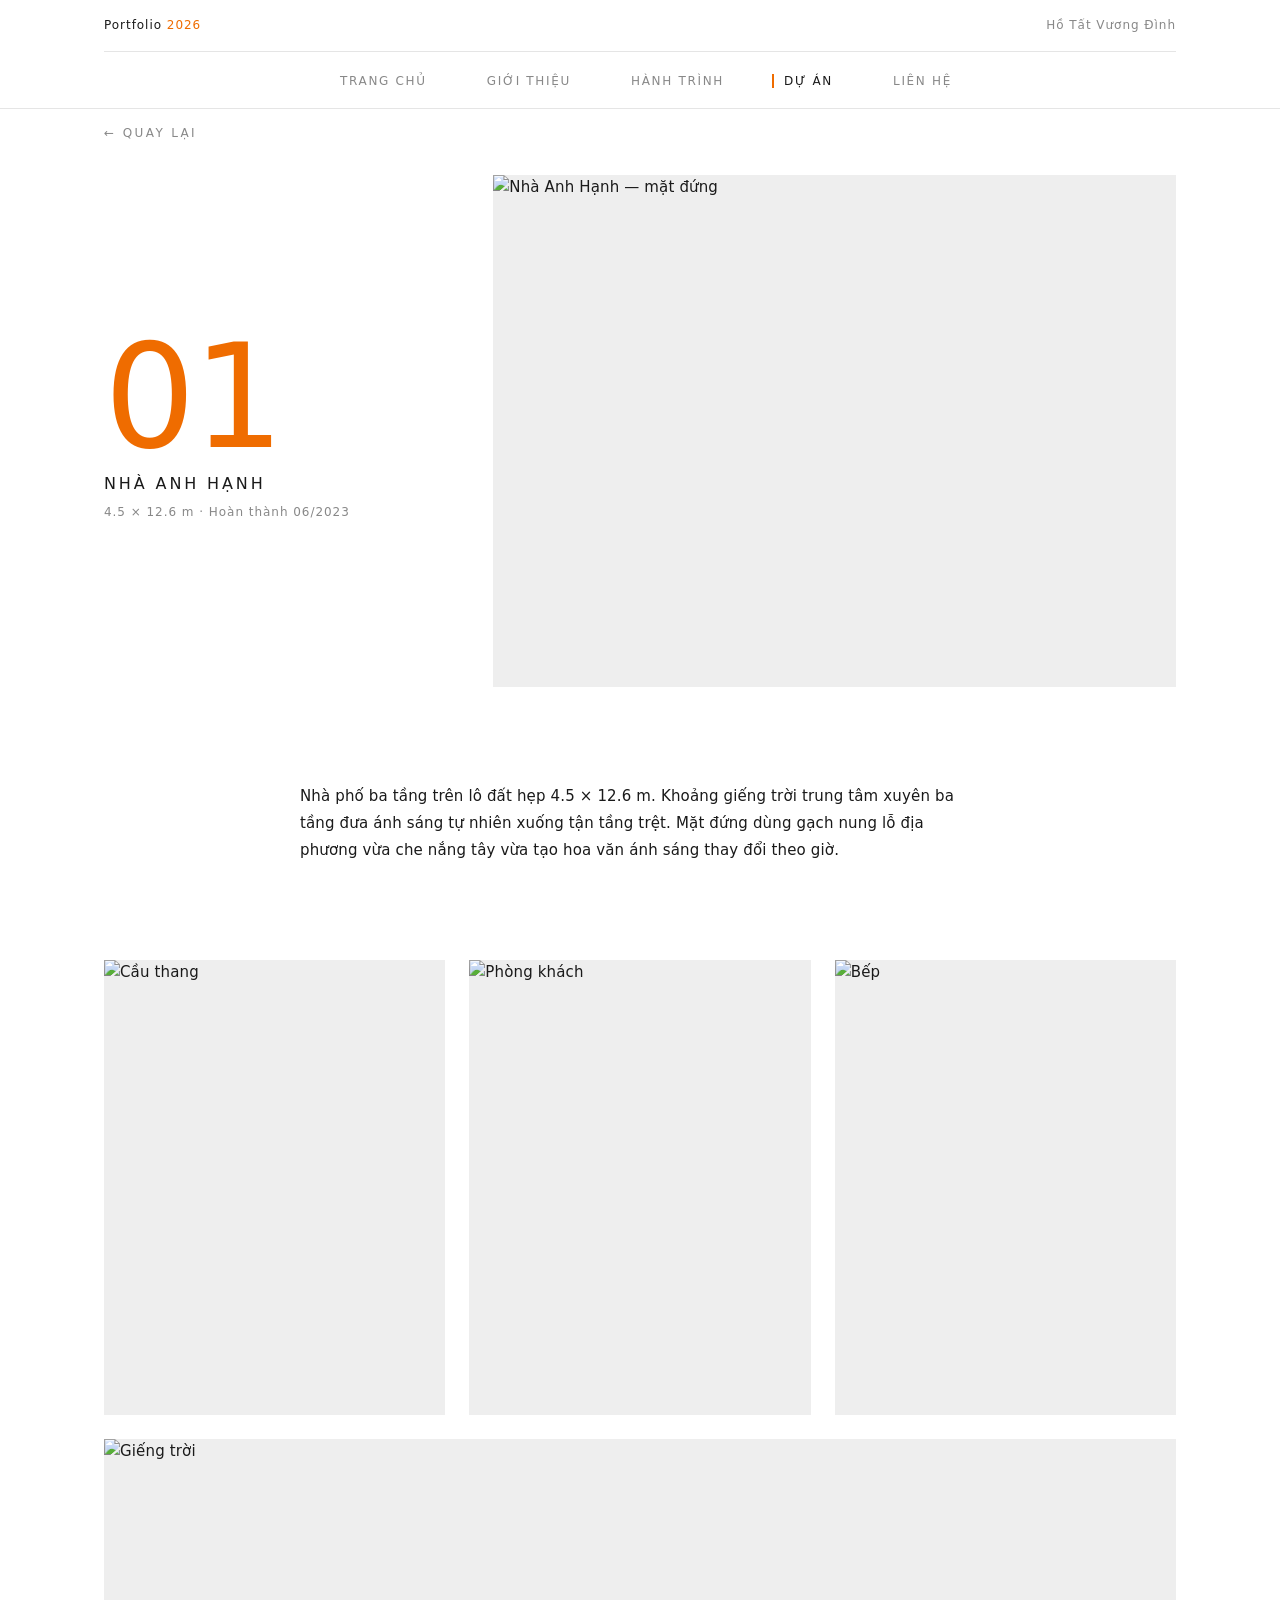
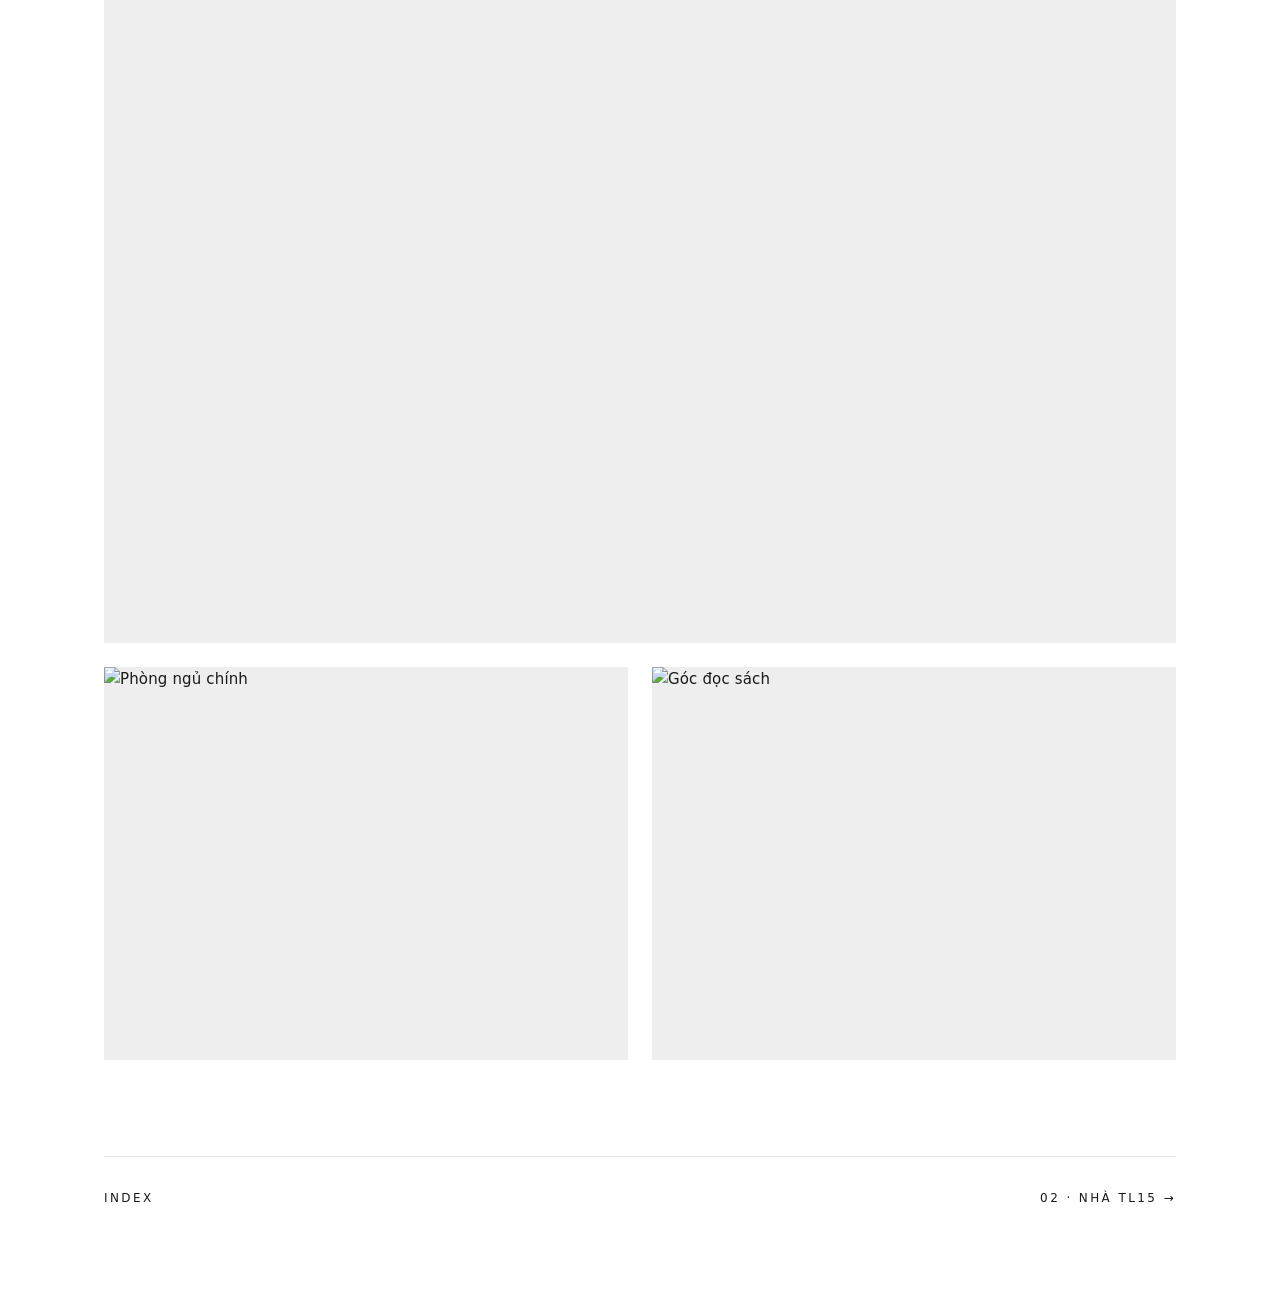
==== projects/project-01.html @ 6af57274 "Initial commit — portfolio kiến trúc" ====
<!DOCTYPE html>
<html lang="vi">
<head>
<meta charset="UTF-8">
<meta name="viewport" content="width=device-width, initial-scale=1.0">
<title>01 · Nhà Anh Hạnh — Hồ Tất Vương Đình</title>
<meta name="description" content="Nhà Anh Hạnh — nhà phố 4.5 × 12.6 m, hoàn thành 06/2023.">

<link rel="preconnect" href="https://fonts.googleapis.com">
<link rel="preconnect" href="https://fonts.gstatic.com" crossorigin>
<link href="https://fonts.googleapis.com/css2?family=Inter:wght@200;300;400;500&display=swap" rel="stylesheet">

<link rel="stylesheet" href="../css/reset.css">
<link rel="stylesheet" href="../css/style.css">

<link rel="icon" type="image/svg+xml" href="data:image/svg+xml,%3Csvg xmlns='http://www.w3.org/2000/svg' viewBox='0 0 100 100'%3E%3Crect width='100' height='100' fill='%23fff'/%3E%3Crect x='30' y='30' width='40' height='40' fill='%23ef6c00'/%3E%3C/svg%3E">
</head>
<body>

<header class="site-header">
  <div class="container">
    <div class="topbar">
      <span class="topbar__brand">Portfolio <span class="accent">2026</span></span>
      <span class="topbar__name">Hồ Tất Vương Đình</span>
    </div>
    <nav class="nav">
      <ul class="nav__list">
        <li><a href="../index.html#home" class="nav__link">Trang chủ</a></li>
        <li><a href="../index.html#about" class="nav__link">Giới thiệu</a></li>
        <li><a href="../index.html#timeline" class="nav__link">Hành trình</a></li>
        <li><a href="../index.html#projects" class="nav__link is-active">Dự án</a></li>
        <li><a href="../index.html#contact" class="nav__link">Liên hệ</a></li>
      </ul>
    </nav>
  </div>
</header>

<main>
  <div class="proj-detail">
    <div class="container">

      <a href="../index.html#projects" class="back-link">← Quay lại</a>

      <div class="proj-detail__hero">
        <div>
          <p class="proj-detail__num"><span class="accent">01</span></p>
          <p class="proj-detail__title">Nhà Anh Hạnh</p>
          <p class="proj-detail__meta">4.5 × 12.6 m · Hoàn thành 06/2023</p>
        </div>
        <div class="proj-detail__cover">
          <img src="https://images.unsplash.com/photo-1600596542815-ffad4c1539a9?w=1400&q=85" alt="Nhà Anh Hạnh — mặt đứng">
        </div>
      </div>

      <div class="proj-detail__desc">
        <p>Nhà phố ba tầng trên lô đất hẹp 4.5 × 12.6 m. Khoảng giếng trời trung tâm xuyên ba tầng đưa ánh sáng tự nhiên xuống tận tầng trệt. Mặt đứng dùng gạch nung lỗ địa phương vừa che nắng tây vừa tạo hoa văn ánh sáng thay đổi theo giờ.</p>
      </div>

      <div class="gallery">
        <div class="gallery__row gallery__row--3">
          <img src="https://images.unsplash.com/photo-1600566753190-17f0baa2a6c3?w=700&q=85" alt="Cầu thang">
          <img src="https://images.unsplash.com/photo-1600585154340-be6161a56a0c?w=700&q=85" alt="Phòng khách">
          <img src="https://images.unsplash.com/photo-1600210492493-0946911123ea?w=700&q=85" alt="Bếp">
        </div>
        <div class="gallery__row gallery__row--1">
          <img src="https://images.unsplash.com/photo-1600573472550-8090b5e0745e?w=1600&q=85" alt="Giếng trời">
        </div>
        <div class="gallery__row gallery__row--2">
          <img src="https://images.unsplash.com/photo-1600607687939-ce8a6c25118c?w=900&q=85" alt="Phòng ngủ chính">
          <img src="https://images.unsplash.com/photo-1505691938895-1758d7feb511?w=900&q=85" alt="Góc đọc sách">
        </div>
      </div>

      <div class="next-proj">
        <a href="../index.html#projects">Index</a>
        <a href="project-02.html">02 · Nhà TL15 →</a>
      </div>

    </div>
  </div>
</main>

<script src="../js/main.js" defer></script>
</body>
</html>
---- css/style.css ----
/* ============================================================
   Portfolio Kiến Trúc — Tối giản (theo phong cách PDF gốc)
   Accent: #ef6c00 — dùng cực tiết chế
   ============================================================ */

:root{
  --color-bg:#FFFFFF;
  --color-ink:#1A1A1A;
  --color-ink-soft:#888888;
  --color-line:#E5E5E5;
  --color-accent:#EF6C00;

  --ff-sans:'Jost', 'Futura', 'Century Gothic', system-ui, -apple-system, 'Segoe UI', sans-serif;

  --fs-tiny:0.75rem;       /* 12px — header thin, footer */
  --fs-small:0.8125rem;    /* 13px — caption, meta */
  --fs-body:0.9375rem;     /* 15px — body */
  --fs-md:1rem;            /* 16px — labels */
  --fs-lg:1.5rem;          /* 24px — số dự án to */
  --fs-xl:3rem;            /* 48px — tiêu đề lớn */

  --s-1:8px;  --s-2:16px; --s-3:24px; --s-4:32px;
  --s-5:48px; --s-6:64px; --s-7:96px;

  --container-max:1200px;
  --container-pad:clamp(24px, 5vw, 64px);

  --transition:200ms ease;
}

/* ============================================================
   Base
   ============================================================ */

body{
  font-family:var(--ff-sans);
  font-size:var(--fs-body);
  font-weight:300;
  line-height:1.6;
  color:var(--color-ink);
  background:var(--color-bg);
  letter-spacing:0.01em;
}

h1,h2,h3,h4{
  font-weight:300;
  line-height:1.2;
  letter-spacing:0.02em;
}

a{ color:inherit; text-decoration:none; transition:color var(--transition) }
a:hover{ color:var(--color-accent) }

::selection{ background:var(--color-accent); color:#fff }

img{ display:block; width:100%; height:auto }

/* ============================================================
   Layout
   ============================================================ */

.container{
  max-width:var(--container-max);
  margin:0 auto;
  padding:0 var(--container-pad);
}

/* ============================================================
   Top thin bar: "Portfolio 2026" — "Tên"
   ============================================================ */

.site-header{
  position:fixed;
  top:0; left:0; right:0;
  z-index:50;
  background:rgba(255,255,255,.96);
  backdrop-filter:blur(8px);
  border-bottom:1px solid var(--color-line);
}

.topbar{
  display:flex;
  align-items:center;
  justify-content:space-between;
  padding:var(--s-2) 0;
  font-size:var(--fs-tiny);
  letter-spacing:0.08em;
}

.topbar__brand{
  font-weight:400;
}
.topbar__brand .accent{ color:var(--color-accent); font-weight:500 }

.topbar__name{
  color:var(--color-ink-soft);
  font-weight:300;
}

/* Nav (tab buttons) */
.nav{
  display:flex;
  align-items:center;
  justify-content:center;
  gap:var(--s-5);
  padding:var(--s-2) 0;
  border-top:1px solid var(--color-line);
}

.nav__list{
  display:flex;
  gap:var(--s-5);
  align-items:center;
  list-style:none;
}

.nav__link{
  font-size:var(--fs-tiny);
  letter-spacing:0.14em;
  text-transform:uppercase;
  font-weight:400;
  color:var(--color-ink-soft);
  padding:4px 0 4px 12px;
  position:relative;
  transition:color var(--transition);
}

.nav__link:hover, .nav__link.is-active{
  color:var(--color-ink);
}

.nav__link::before{
  content:'';
  position:absolute;
  left:0;
  top:50%;
  width:2px;
  height:14px;
  background:transparent;
  transform:translateY(-50%);
  transition:background var(--transition);
}

.nav__link.is-active::before{
  background:var(--color-accent);
}

.nav__toggle{
  display:none;
  width:32px; height:32px;
  flex-direction:column;
  justify-content:center;
  gap:5px;
  background:none;
  border:none;
  cursor:pointer;
}

.nav__toggle span{
  display:block;
  width:22px; height:1px;
  background:var(--color-ink);
  transition:transform var(--transition), opacity var(--transition);
}

/* ============================================================
   Tab Panels
   ============================================================ */

.panel{
  display:none;
  min-height:100vh;
  padding-top:120px;
  padding-bottom:var(--s-7);
}

.panel.is-active{ display:block }

.page-num{ display:none }

/* ============================================================
   Curtain transition (chuyển tab)
   ============================================================ */
.curtain{
  position:fixed;
  inset:0;
  background:var(--color-accent);
  z-index:100;
  transform:translateX(100%);   /* mặc định: nằm ngoài bên phải */
  pointer-events:none;
  will-change:transform;
}
.curtain.dir-back{ transform:translateX(-100%) } /* quay lui: nằm ngoài bên trái */
.curtain.is-anim{ transition:transform 380ms cubic-bezier(.76,0,.24,1) }
.curtain.is-covering{ transform:translateX(0) }
.curtain.is-leaving{ transform:translateX(-100%) }              /* tiến: quét sang trái */
.curtain.dir-back.is-leaving{ transform:translateX(100%) }      /* lui: quét sang phải */

/* ============================================================
   COVER (Trang chủ)
   ============================================================ */

#home{
  background-color:var(--color-accent);
  background-image:
    linear-gradient(rgba(0,0,0,.18) 1px, transparent 1px),
    linear-gradient(90deg, rgba(0,0,0,.18) 1px, transparent 1px);
  background-size:38px 38px;
  background-position:0 0;
}

.cover{
  display:flex;
  flex-direction:column;
  align-items:center;
  justify-content:center;
  min-height:calc(100vh - 120px);
  text-align:center;
  position:relative;
}

.cover__label{
  font-size:clamp(2.5rem, 14vw, 13rem);
  letter-spacing:0.02em;
  text-transform:uppercase;
  color:#FFFFFF;
  font-weight:200;
  line-height:0.9;
  margin-bottom:var(--s-2);
  width:100%;
  text-align:center;
  white-space:nowrap;
}

.cover__name{
  color:#FFFFFF !important;
  font-size:var(--fs-md);
  letter-spacing:0.15em;
  margin-top:0;
}

.cover__year{
  font-size:var(--fs-tiny);
  letter-spacing:0.3em;
  color:rgba(255,255,255,.8);
  margin-top:4px;
}

.cover__arrow{
  display:inline-flex;
  align-items:center;
  justify-content:center;
  margin-top:var(--s-3);
  color:#FFFFFF;
  opacity:0.85;
  transition:opacity var(--transition), transform var(--transition);
}
.cover__arrow:hover{
  opacity:1;
  transform:translateX(4px);
  color:#FFFFFF;
}

.cover__media{
  width:min(420px, 70vw);
  aspect-ratio:1/1;
  background:#EEE;
  margin:var(--s-4) 0;
  position:relative;
  overflow:hidden;
}

.cover__media img{
  width:100%; height:100%; object-fit:cover;
}

.cover__name{
  font-size:var(--fs-md);
  letter-spacing:0.15em;
  text-transform:uppercase;
  margin-top:var(--s-3);
  color:var(--color-ink);
}

/* ============================================================
   CV / About — 2 cột: ảnh trái, info phải
   ============================================================ */

#about .container,
#timeline .container,
#contact .container{
  min-height:calc(100vh - 120px);
  display:flex;
  flex-direction:column;
  align-items:center;
  justify-content:center;
}

#timeline .container > *,
#contact .container > *{ width:100% }

.cv{
  display:grid;
  grid-template-columns:1fr 1fr;
  gap:var(--s-7);
  align-items:center;
  width:100%;
}

.cv__photo{
  aspect-ratio:1/1;
  background:#EEE;
  overflow:hidden;
}

.cv__photo img{ width:100%; height:100%; object-fit:cover }

.cv__info{
  align-self:stretch;
  display:flex;
  flex-direction:column;
  justify-content:space-between;
}

.cv__info .info-block:last-child{ margin-bottom:0 }

.info-block{
  margin-bottom:0;
}

.info-block__value{ line-height:1.5 }

.info-block__label{
  font-size:var(--fs-small);
  letter-spacing:0.18em;
  text-transform:uppercase;
  color:var(--color-accent);
  font-weight:500;
  margin-bottom:6px;
  display:block;
}

.info-block__value{
  font-size:var(--fs-body);
  color:var(--color-ink);
  line-height:1.7;
}

.info-block__value p{ margin-bottom:4px }

@media (max-width:768px){
  .cv{ grid-template-columns:1fr; gap:var(--s-4) }
  .cv__photo{ max-width:320px; aspect-ratio:1/1 }
}

/* ============================================================
   TIMELINE (Hành trình)
   ============================================================ */

.timeline{
  max-width:720px;
  margin:0 auto;
  position:relative;
  padding:var(--s-5) 0;
}

.timeline::before{
  content:'';
  position:absolute;
  left:50%;
  top:0; bottom:0;
  width:1px;
  background:var(--color-line);
  transform:translateX(-50%);
}

.tl-item{
  position:relative;
  display:grid;
  grid-template-columns:1fr 24px 1fr;
  align-items:start;
  margin-bottom:var(--s-5);
}

.tl-item:last-child{ margin-bottom:0 }

.tl-item__year{
  text-align:right;
  font-size:var(--fs-small);
  letter-spacing:0.1em;
  color:var(--color-ink-soft);
  padding-right:var(--s-3);
  padding-top:2px;
}

.tl-item__dot{
  display:flex; justify-content:center;
  position:relative;
}
.tl-item__dot::before{
  content:'';
  width:7px; height:7px;
  border-radius:50%;
  background:var(--color-bg);
  border:1px solid var(--color-accent);
  margin-top:6px;
  z-index:1;
}

.tl-item__body{ padding-left:var(--s-3) }

.tl-item__label{
  font-size:var(--fs-md);
  letter-spacing:0.16em;
  text-transform:uppercase;
  color:var(--color-accent);
  font-weight:500;
  margin-bottom:6px;
}

.tl-item__desc{
  font-size:var(--fs-small);
  color:var(--color-ink);
  line-height:1.7;
}

.tl-item__desc p{ margin-bottom:2px }

@media (max-width:640px){
  .timeline::before{ left:14px }
  .tl-item{ grid-template-columns:14px 1fr; gap:var(--s-2) }
  .tl-item__year{
    grid-column:2;
    text-align:left;
    padding-right:0;
    padding-bottom:4px;
  }
  .tl-item__dot{ grid-row:1/span 2 }
  .tl-item__body{ grid-column:2; padding-left:0 }
}

/* ============================================================
   PROJECTS INDEX — grid 3 cột
   ============================================================ */

.projects-grid{
  display:grid;
  grid-template-columns:repeat(3, 1fr);
  gap:var(--s-5) var(--s-3);
  padding-top:var(--s-3);
}

.proj-card{
  display:block;
  color:inherit;
}

.proj-card__media{
  aspect-ratio:1/1;
  background:#EEE;
  overflow:hidden;
  margin-bottom:var(--s-2);
}

.proj-card__media img{
  width:100%; height:100%; object-fit:cover;
  filter:grayscale(1);
  transform:scale(1);
  transition:filter 400ms ease, transform 600ms ease;
}

.proj-card:hover .proj-card__media img{
  filter:grayscale(0);
  transform:scale(1.05);
}

.proj-card__caption{
  display:flex;
  align-items:baseline;
  gap:var(--s-1);
}

.proj-card__num{
  font-size:var(--fs-lg);
  font-weight:300;
  color:var(--color-accent);
  letter-spacing:0;
  line-height:1;
}

.proj-card__info{ flex:1 }

.proj-card__title{
  font-size:var(--fs-md);
  letter-spacing:0.1em;
  text-transform:uppercase;
  color:var(--color-ink);
  font-weight:400;
  line-height:1.3;
}

.proj-card__meta{
  font-size:var(--fs-tiny);
  letter-spacing:0.08em;
  color:var(--color-ink-soft);
  margin-top:2px;
}

@media (max-width:900px){
  .projects-grid{ grid-template-columns:repeat(2, 1fr) }
}

@media (max-width:520px){
  .projects-grid{ grid-template-columns:1fr; gap:var(--s-4) }
}

/* ============================================================
   CONTACT
   ============================================================ */

.contact{
  max-width:560px;
  margin:0 auto;
  padding:var(--s-6) 0;
}

.contact__label{
  font-size:var(--fs-tiny);
  letter-spacing:0.4em;
  text-transform:uppercase;
  color:var(--color-accent);
  font-weight:500;
  text-align:center;
  margin-bottom:var(--s-4);
}

.contact__list{
  list-style:none;
  text-align:center;
}

.contact__list li{
  padding:var(--s-2) 0;
  border-bottom:1px solid var(--color-line);
  font-size:var(--fs-body);
  letter-spacing:0.02em;
}

.contact__list li:last-child{ border-bottom:0 }

.contact__list .label{
  font-size:var(--fs-tiny);
  letter-spacing:0.18em;
  text-transform:uppercase;
  color:var(--color-ink-soft);
  margin-right:var(--s-2);
}

.contact__cv{
  margin-top:var(--s-5);
  text-align:center;
}

.btn-text{
  display:inline-block;
  font-size:var(--fs-tiny);
  letter-spacing:0.2em;
  text-transform:uppercase;
  color:var(--color-ink);
  border-bottom:1px solid var(--color-accent);
  padding:6px 2px;
  transition:color var(--transition);
}

.btn-text:hover{ color:var(--color-accent) }

/* ============================================================
   PROJECT DETAIL PAGE
   ============================================================ */

.proj-detail{
  padding-top:120px;
  padding-bottom:var(--s-7);
}

.proj-detail__hero{
  display:grid;
  grid-template-columns:1fr 2fr;
  gap:var(--s-5);
  align-items:center;
  margin-bottom:var(--s-7);
}

.proj-detail__num{
  font-size:clamp(5rem, 12vw, 9rem);
  font-weight:200;
  line-height:0.8;
  color:var(--color-ink);
  letter-spacing:-0.02em;
}

.proj-detail__num .accent{ color:var(--color-accent) }

.proj-detail__title{
  font-size:var(--fs-md);
  letter-spacing:0.18em;
  text-transform:uppercase;
  margin-top:var(--s-2);
  color:var(--color-ink);
  font-weight:400;
}

.proj-detail__meta{
  font-size:var(--fs-tiny);
  letter-spacing:0.08em;
  color:var(--color-ink-soft);
  margin-top:6px;
}

.proj-detail__cover{
  aspect-ratio:4/3;
  background:#EEE;
  overflow:hidden;
}
.proj-detail__cover img{ width:100%; height:100%; object-fit:cover }

@media (max-width:768px){
  .proj-detail__hero{ grid-template-columns:1fr; gap:var(--s-3) }
}

/* Description block */
.proj-detail__desc{
  max-width:680px;
  margin:0 auto var(--s-7);
  font-size:var(--fs-body);
  line-height:1.8;
  color:var(--color-ink);
}

.proj-detail__desc p{ margin-bottom:var(--s-2) }

/* Gallery — chỉ ảnh, không caption rườm rà */
.gallery{
  display:flex;
  flex-direction:column;
  gap:var(--s-3);
}

.gallery__row{
  display:grid;
  gap:var(--s-3);
}

.gallery__row--1{ grid-template-columns:1fr }
.gallery__row--2{ grid-template-columns:1fr 1fr }
.gallery__row--3{ grid-template-columns:1fr 1fr 1fr }
.gallery__row--asym{ grid-template-columns:1fr 2fr }

.gallery img{
  width:100%; height:100%;
  object-fit:cover;
  background:#EEE;
}

.gallery__row > * { aspect-ratio:4/3 }
.gallery__row--3 > * { aspect-ratio:3/4 }
.gallery__row--asym > *:first-child{ aspect-ratio:3/4 }
.gallery__row--asym > *:last-child{ aspect-ratio:3/2 }

@media (max-width:640px){
  .gallery__row--2,
  .gallery__row--3,
  .gallery__row--asym{
    grid-template-columns:1fr;
  }
  .gallery__row > *{ aspect-ratio:4/3 !important }
}

/* Next project — minimal */
.next-proj{
  display:flex;
  justify-content:space-between;
  align-items:center;
  margin-top:var(--s-7);
  padding-top:var(--s-4);
  border-top:1px solid var(--color-line);
  font-size:var(--fs-tiny);
  letter-spacing:0.2em;
  text-transform:uppercase;
  color:var(--color-ink-soft);
}

.next-proj a{ color:var(--color-ink) }
.next-proj a:hover{ color:var(--color-accent) }

.back-link{
  display:inline-block;
  font-size:var(--fs-tiny);
  letter-spacing:0.2em;
  text-transform:uppercase;
  color:var(--color-ink-soft);
  margin-bottom:var(--s-4);
}

.back-link:hover{ color:var(--color-accent) }

/* ============================================================
   Mobile nav
   ============================================================ */

@media (max-width:768px){
  .nav{ position:relative }
  .nav__toggle{ display:flex; position:absolute; right:0; top:50%; transform:translateY(-50%) }

  .nav__list{
    position:fixed;
    inset:auto 0 0 0;
    top:96px;
    flex-direction:column;
    align-items:center;
    gap:var(--s-3);
    background:var(--color-bg);
    padding:var(--s-5) var(--container-pad);
    transform:translateY(-150%);
    transition:transform var(--transition);
    border-bottom:1px solid var(--color-line);
    height:auto;
  }

  .nav.is-open .nav__list{ transform:translateY(0) }

  .nav__list .nav__link{ font-size:var(--fs-small) }

  :root{ --container-pad:24px }
}

/* ============================================================
   Print
   ============================================================ */

@media print{
  .site-header, .nav, .next-proj, .back-link{ display:none }
  .panel{ display:block; padding:0 }
}
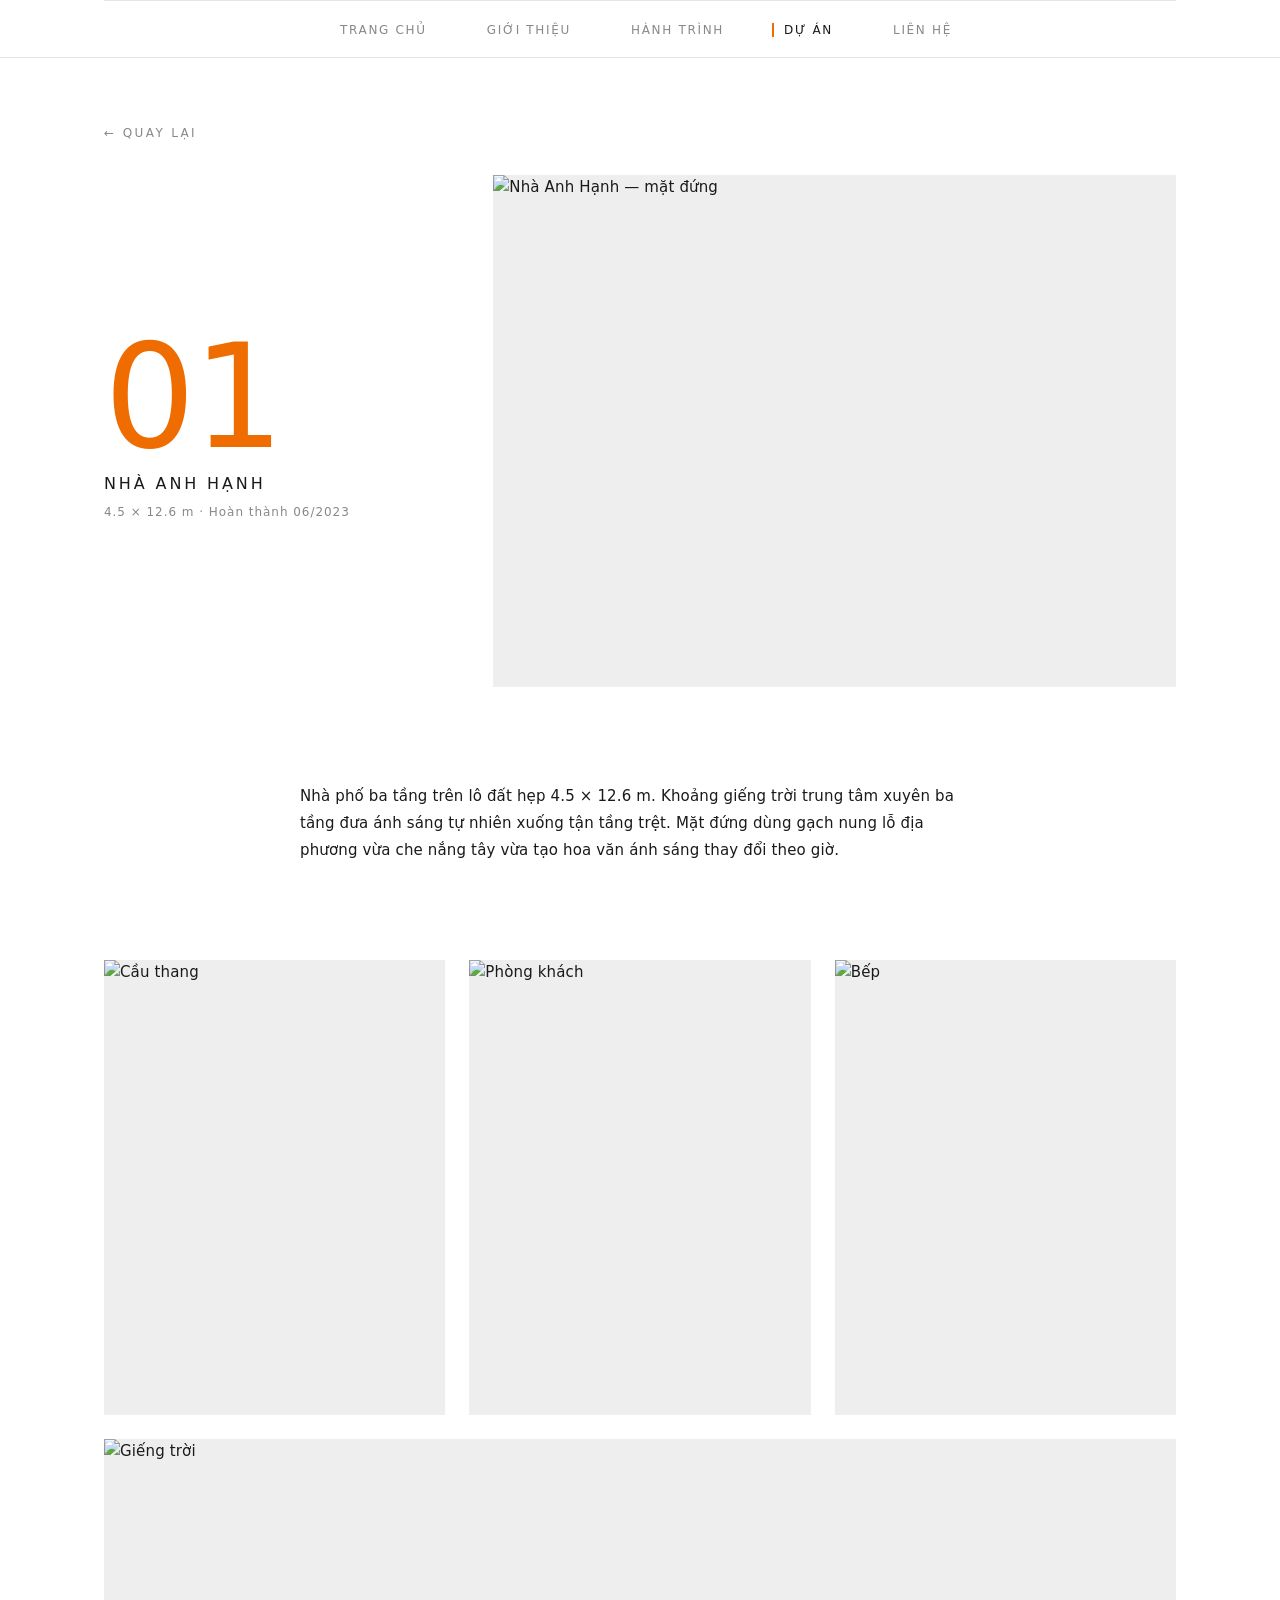
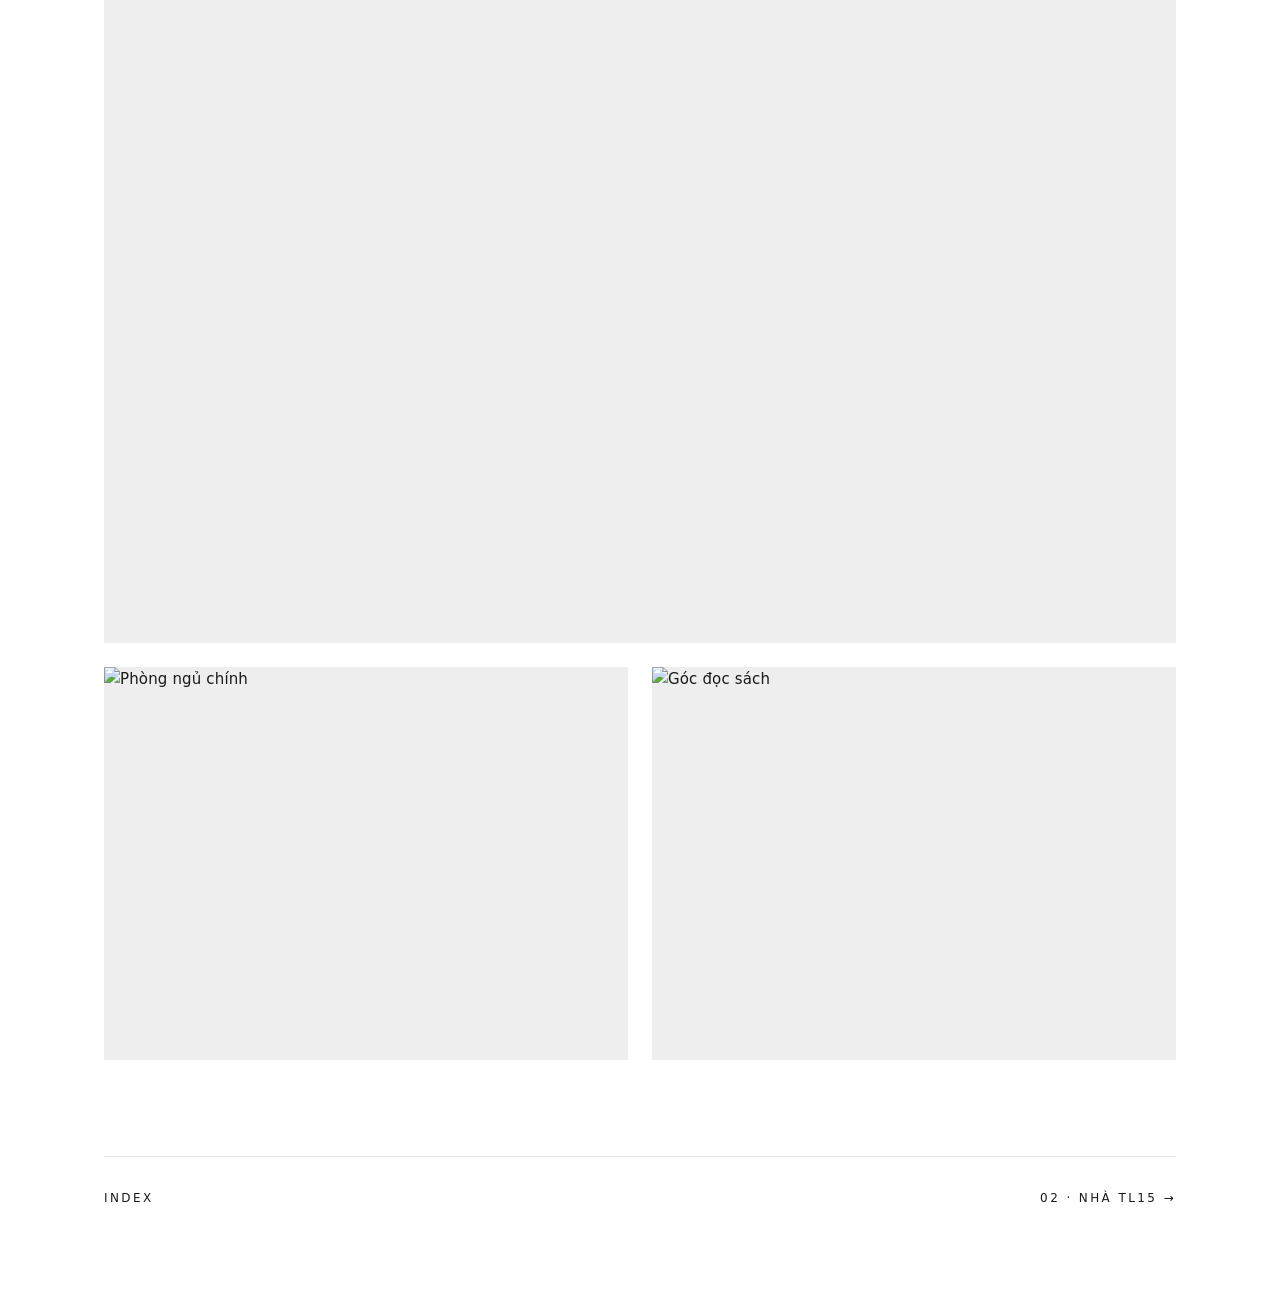
==== commit 13b48243: "Mobile: fix nav menu, remove topbar in project pages, tune paddings" ====
--- a/projects/project-01.html
+++ b/projects/project-01.html
@@ -1,4 +1,4 @@
-<!DOCTYPE html>
+﻿<!DOCTYPE html>
 <html lang="vi">
 <head>
 <meta charset="UTF-8">
@@ -10,8 +10,8 @@
 <link rel="preconnect" href="https://fonts.gstatic.com" crossorigin>
 <link href="https://fonts.googleapis.com/css2?family=Inter:wght@200;300;400;500&display=swap" rel="stylesheet">
 
-<link rel="stylesheet" href="../css/reset.css">
-<link rel="stylesheet" href="../css/style.css">
+<link rel="stylesheet" href="../css/reset.css?v=6">
+<link rel="stylesheet" href="../css/style.css?v=6">
 
 <link rel="icon" type="image/svg+xml" href="data:image/svg+xml,%3Csvg xmlns='http://www.w3.org/2000/svg' viewBox='0 0 100 100'%3E%3Crect width='100' height='100' fill='%23fff'/%3E%3Crect x='30' y='30' width='40' height='40' fill='%23ef6c00'/%3E%3C/svg%3E">
 </head>
@@ -19,11 +19,7 @@
 
 <header class="site-header">
   <div class="container">
-    <div class="topbar">
-      <span class="topbar__brand">Portfolio <span class="accent">2026</span></span>
-      <span class="topbar__name">Hồ Tất Vương Đình</span>
-    </div>
-    <nav class="nav">
+    <nav class="nav" id="mainNav">
       <ul class="nav__list">
         <li><a href="../index.html#home" class="nav__link">Trang chủ</a></li>
         <li><a href="../index.html#about" class="nav__link">Giới thiệu</a></li>
@@ -31,6 +27,9 @@
         <li><a href="../index.html#projects" class="nav__link is-active">Dự án</a></li>
         <li><a href="../index.html#contact" class="nav__link">Liên hệ</a></li>
       </ul>
+          <button class="nav__toggle" id="navToggle" aria-label="Mở menu">
+        <span></span><span></span><span></span>
+      </button>
     </nav>
   </div>
 </header>
@@ -80,6 +79,6 @@
   </div>
 </main>
 
-<script src="../js/main.js" defer></script>
+<script src="../js/main.js?v=6" defer></script>
 </body>
 </html>
--- a/css/style.css
+++ b/css/style.css
@@ -709,13 +709,13 @@
    ============================================================ */
 
 @media (max-width:768px){
-  .nav{ position:relative }
+  .nav{ position:relative; justify-content:flex-end }
   .nav__toggle{ display:flex; position:absolute; right:0; top:50%; transform:translateY(-50%) }
 
   .nav__list{
     position:fixed;
     inset:auto 0 0 0;
-    top:96px;
+    top:54px;
     flex-direction:column;
     align-items:center;
     gap:var(--s-3);
@@ -729,9 +729,24 @@
 
   .nav.is-open .nav__list{ transform:translateY(0) }
 
-  .nav__list .nav__link{ font-size:var(--fs-small) }
+  .nav__list .nav__link{ font-size:var(--fs-small); padding:8px 0 8px 14px }
 
   :root{ --container-pad:24px }
+
+  /* Panel padding nhỏ hơn vì header không còn topbar */
+  .panel{ padding-top:80px }
+  .cover{ min-height:calc(100vh - 80px) }
+  #about .container,
+  #timeline .container,
+  #contact .container{ min-height:calc(100vh - 80px) }
+  .proj-detail{ padding-top:80px }
+
+  /* PORTFOLIO chắc chắn fit trên màn nhỏ */
+  .cover__label{ font-size:clamp(2rem, 13vw, 10rem); white-space:nowrap }
+}
+
+@media (max-width:480px){
+  .cover__label{ font-size:11vw }
 }
 
 /* ============================================================
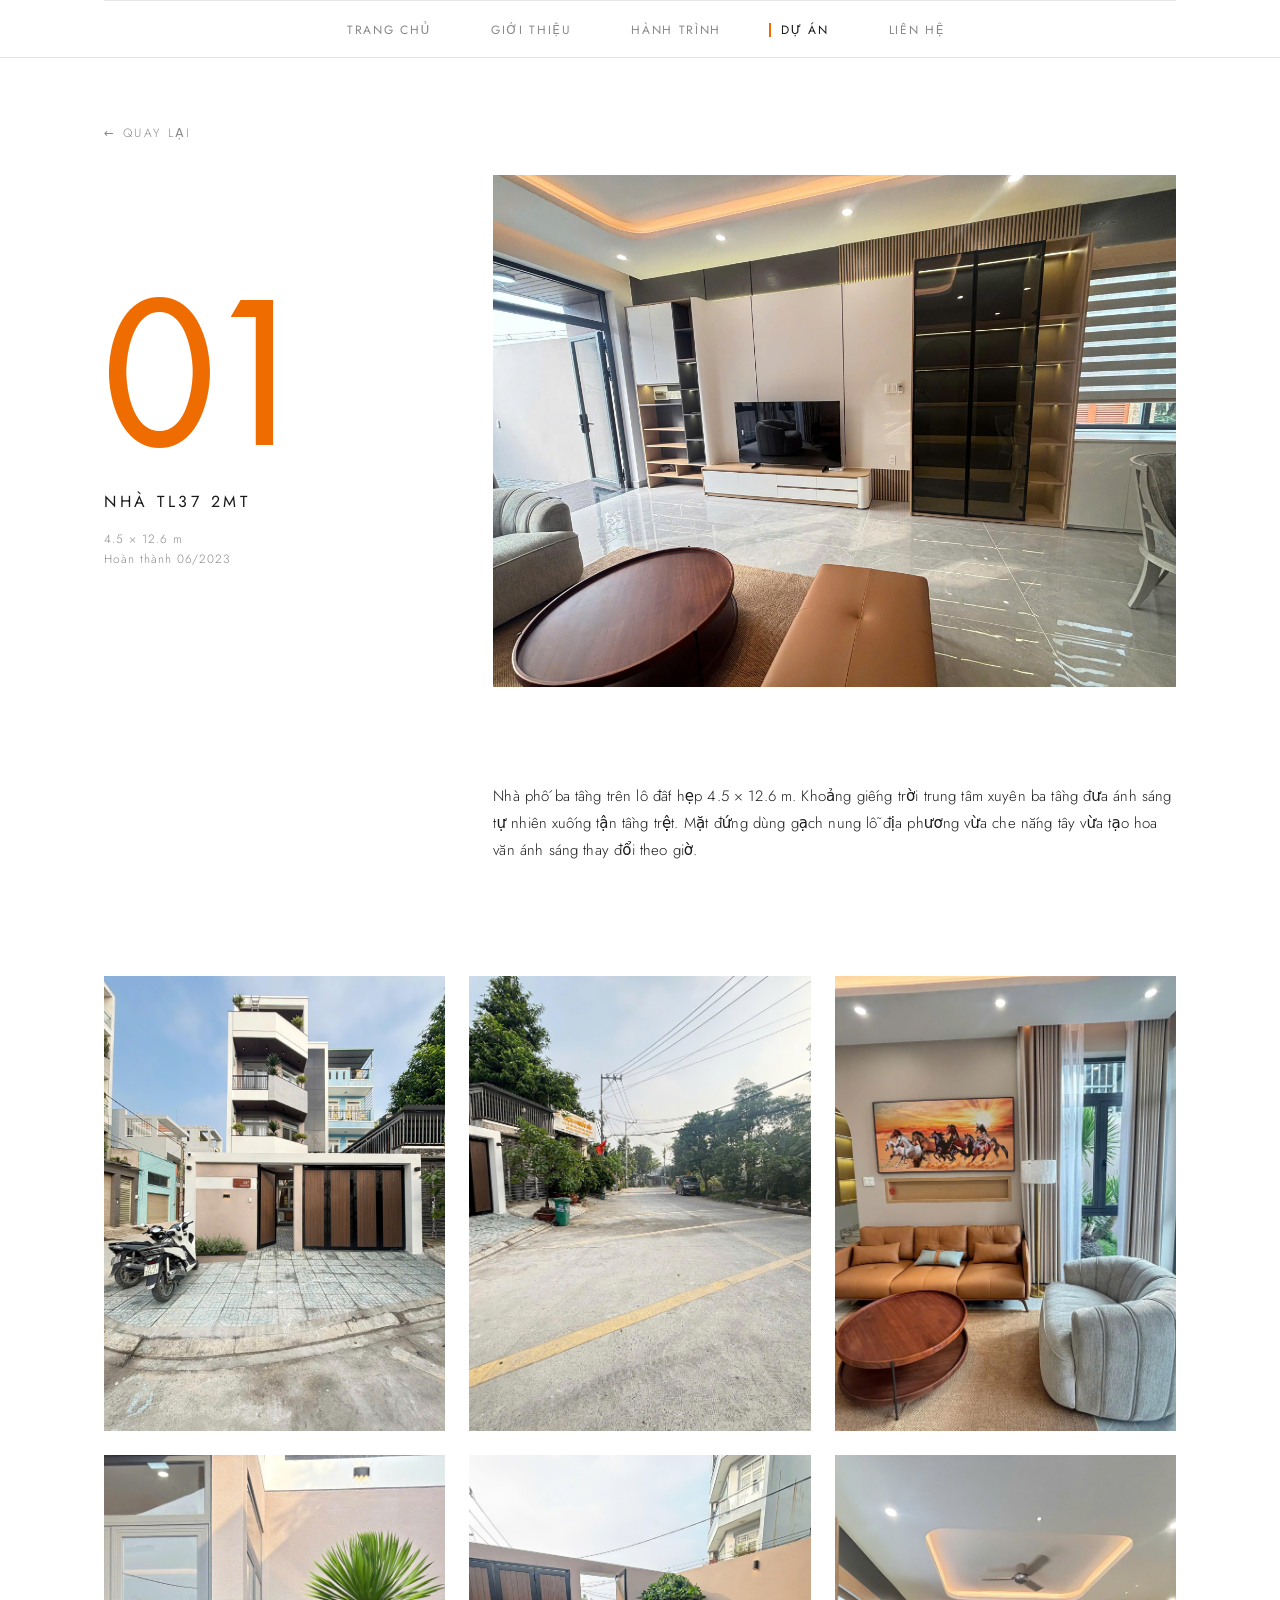
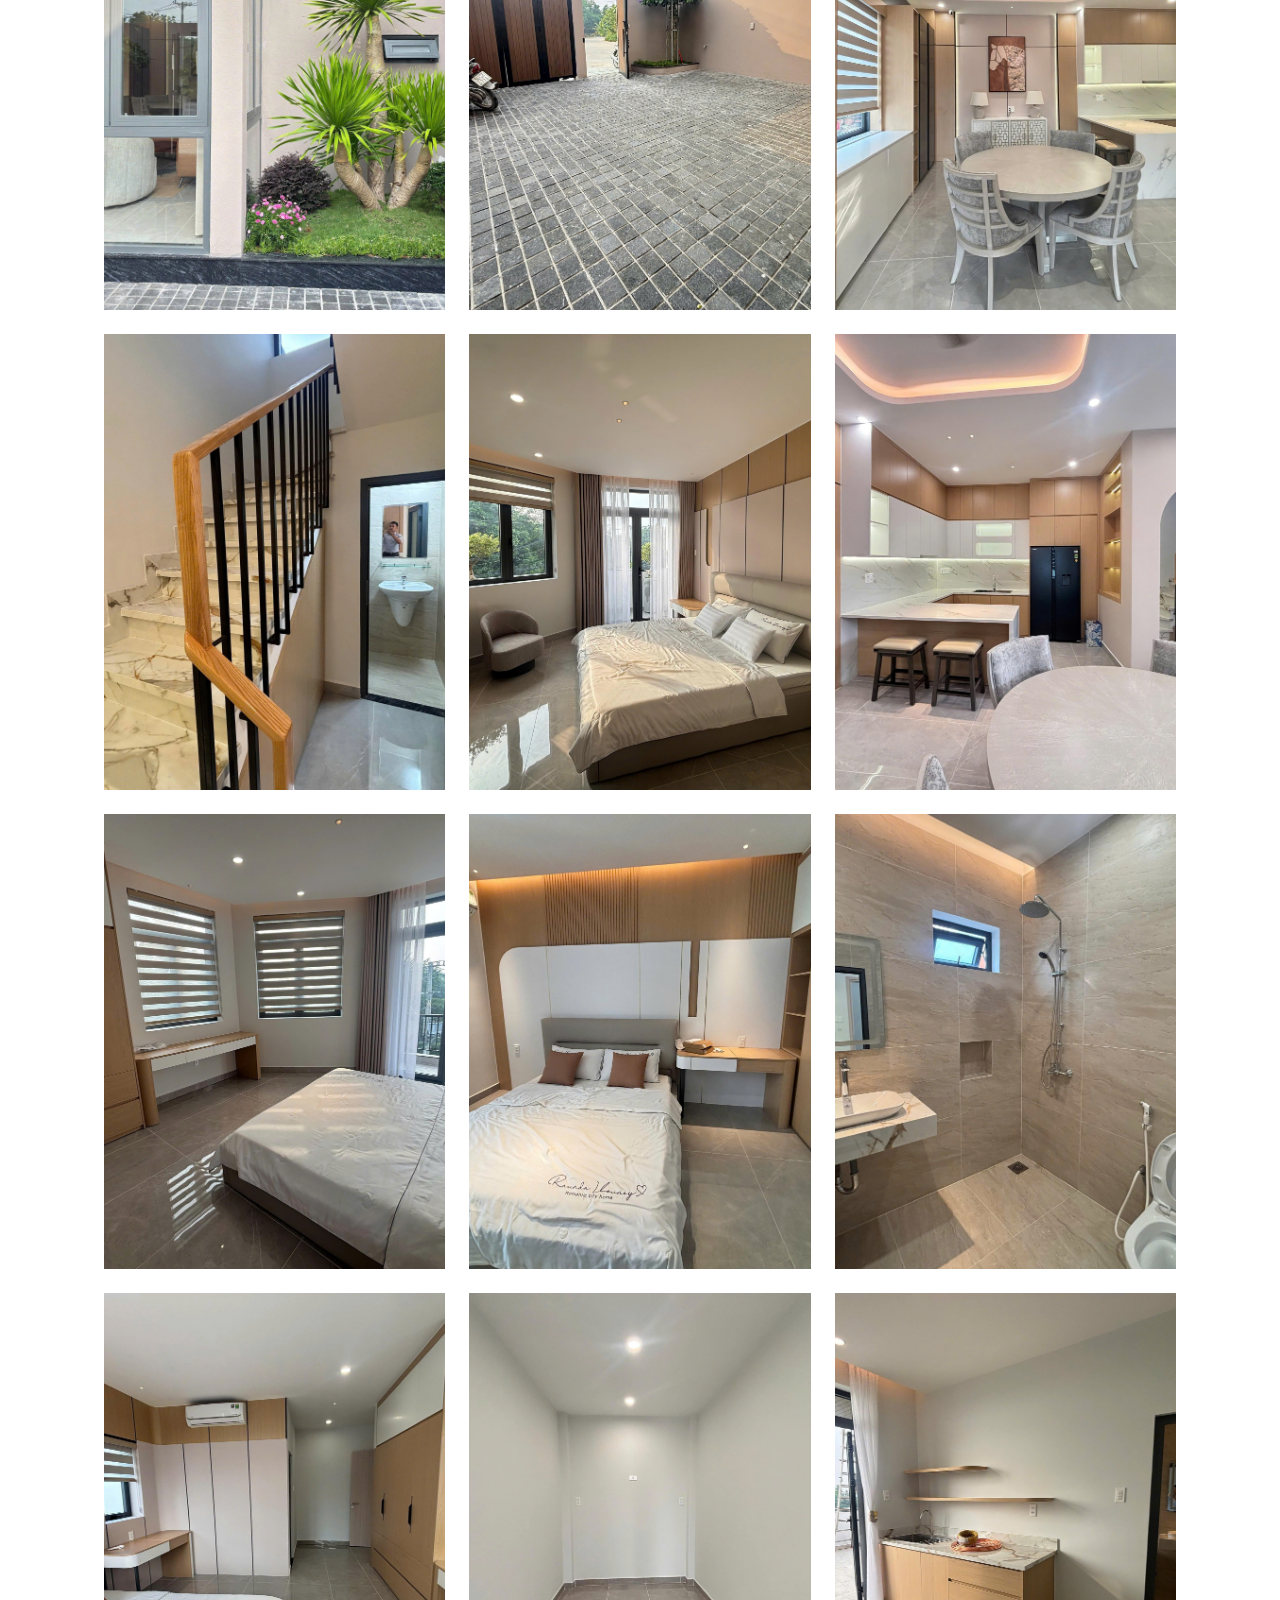
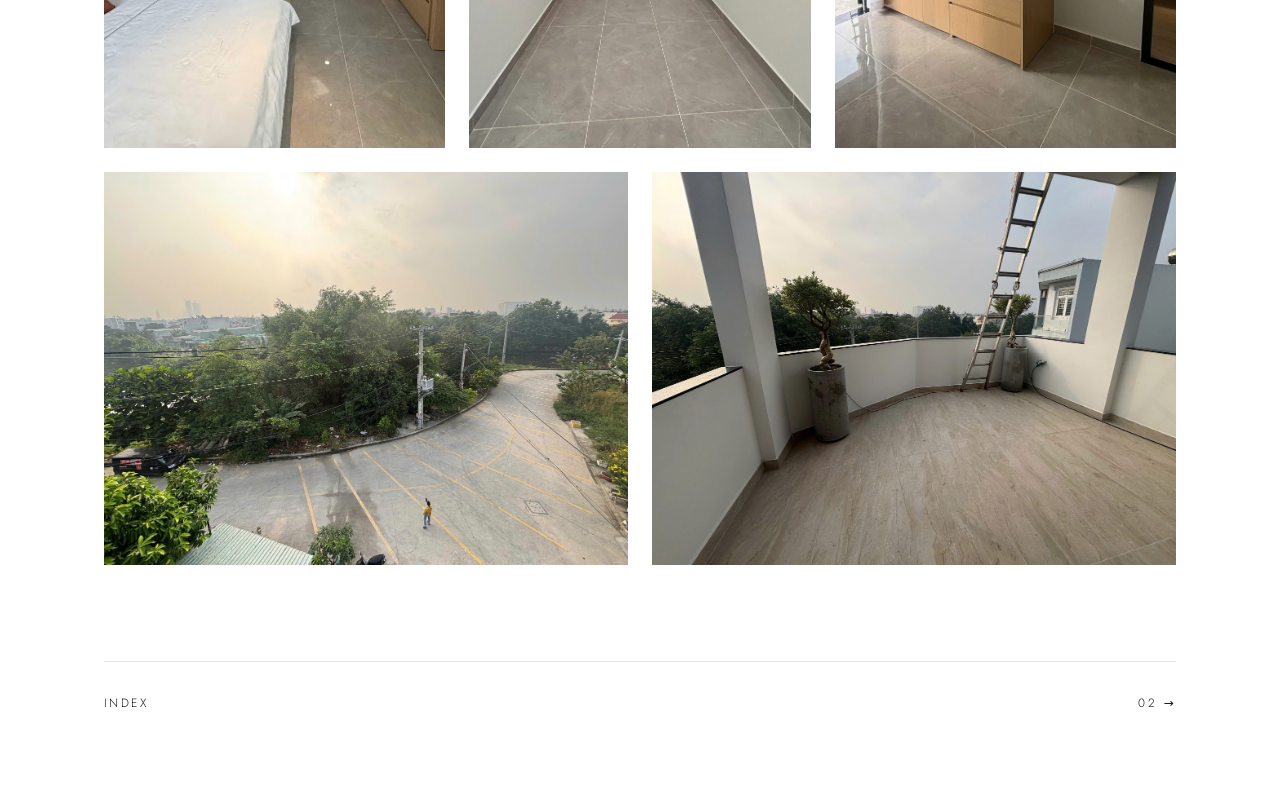
==== commit f29f55d1: "Add real project images, Futura font, admin workflow, multi-line meta" ====
--- a/projects/project-01.html
+++ b/projects/project-01.html
@@ -1,18 +1,14 @@
-﻿<!DOCTYPE html>
+<!DOCTYPE html>
 <html lang="vi">
 <head>
 <meta charset="UTF-8">
 <meta name="viewport" content="width=device-width, initial-scale=1.0">
-<title>01 · Nhà Anh Hạnh — Hồ Tất Vương Đình</title>
-<meta name="description" content="Nhà Anh Hạnh — nhà phố 4.5 × 12.6 m, hoàn thành 06/2023.">
-
+<title>01 · Nhà TL37 2MT — Hồ Tất Vương Đình</title>
 <link rel="preconnect" href="https://fonts.googleapis.com">
 <link rel="preconnect" href="https://fonts.gstatic.com" crossorigin>
-<link href="https://fonts.googleapis.com/css2?family=Inter:wght@200;300;400;500&display=swap" rel="stylesheet">
-
-<link rel="stylesheet" href="../css/reset.css?v=6">
-<link rel="stylesheet" href="../css/style.css?v=6">
-
+<link href="https://fonts.googleapis.com/css2?family=Jost:wght@200;300;400;500;600;700;800;900&family=Roboto:wght@400;500;700;900&display=swap" rel="stylesheet">
+<link rel="stylesheet" href="../css/reset.css?v=14">
+<link rel="stylesheet" href="../css/style.css?v=14">
 <link rel="icon" type="image/svg+xml" href="data:image/svg+xml,%3Csvg xmlns='http://www.w3.org/2000/svg' viewBox='0 0 100 100'%3E%3Crect width='100' height='100' fill='%23fff'/%3E%3Crect x='30' y='30' width='40' height='40' fill='%23ef6c00'/%3E%3C/svg%3E">
 </head>
 <body>
@@ -27,7 +23,7 @@
         <li><a href="../index.html#projects" class="nav__link is-active">Dự án</a></li>
         <li><a href="../index.html#contact" class="nav__link">Liên hệ</a></li>
       </ul>
-          <button class="nav__toggle" id="navToggle" aria-label="Mở menu">
+      <button class="nav__toggle" id="navToggle" aria-label="Mở menu">
         <span></span><span></span><span></span>
       </button>
     </nav>
@@ -43,11 +39,11 @@
       <div class="proj-detail__hero">
         <div>
           <p class="proj-detail__num"><span class="accent">01</span></p>
-          <p class="proj-detail__title">Nhà Anh Hạnh</p>
-          <p class="proj-detail__meta">4.5 × 12.6 m · Hoàn thành 06/2023</p>
+          <p class="proj-detail__title">Nhà TL37 2MT</p>
+          <p class="proj-detail__meta">4.5 × 12.6 m<br>Hoàn thành 06/2023</p>
         </div>
         <div class="proj-detail__cover">
-          <img src="https://images.unsplash.com/photo-1600596542815-ffad4c1539a9?w=1400&q=85" alt="Nhà Anh Hạnh — mặt đứng">
+          <img src="../assets/images/project-01/z7813335099581_07dcf8eb199f1100b2c231b5fdd4a169.jpg" alt="Nhà TL37 2MT">
         </div>
       </div>
 
@@ -57,28 +53,45 @@
 
       <div class="gallery">
         <div class="gallery__row gallery__row--3">
-          <img src="https://images.unsplash.com/photo-1600566753190-17f0baa2a6c3?w=700&q=85" alt="Cầu thang">
-          <img src="https://images.unsplash.com/photo-1600585154340-be6161a56a0c?w=700&q=85" alt="Phòng khách">
-          <img src="https://images.unsplash.com/photo-1600210492493-0946911123ea?w=700&q=85" alt="Bếp">
+          <img src="../assets/images/project-01/z7813335153432_7c4378bef56efc4f11eb5cddbd9ab8e9.jpg" alt="Nhà TL37 2MT">
+          <img src="../assets/images/project-01/z7813335260181_750fbee3f175393e50b057f8de3dfe65.jpg" alt="Nhà TL37 2MT">
+          <img src="../assets/images/project-01/z7813335365820_f1429d9276728eec7094d1df43afe7b4.jpg" alt="Nhà TL37 2MT">
         </div>
-        <div class="gallery__row gallery__row--1">
-          <img src="https://images.unsplash.com/photo-1600573472550-8090b5e0745e?w=1600&q=85" alt="Giếng trời">
+        <div class="gallery__row gallery__row--3">
+          <img src="../assets/images/project-01/z7813335472658_86bf8bd8567e4d4664c24f3e9036508f.jpg" alt="Nhà TL37 2MT">
+          <img src="../assets/images/project-01/z7813335579367_c17747448b53ea772e4ac7a5280cf505.jpg" alt="Nhà TL37 2MT">
+          <img src="../assets/images/project-01/z7813335686024_54129ca5d514b534c3ccc344ee1dcd22.jpg" alt="Nhà TL37 2MT">
+        </div>
+        <div class="gallery__row gallery__row--3">
+          <img src="../assets/images/project-01/z7813335792791_83e77441543bf7859b1d6da89cef3824.jpg" alt="Nhà TL37 2MT">
+          <img src="../assets/images/project-01/z7813335846785_1a2bed4792f3b3940dbccacded0e3010.jpg" alt="Nhà TL37 2MT">
+          <img src="../assets/images/project-01/z7813335953069_050588bc872a2cf30bda045488bfe0d0.jpg" alt="Nhà TL37 2MT">
+        </div>
+        <div class="gallery__row gallery__row--3">
+          <img src="../assets/images/project-01/z7813336060379_2a2a4cd4c68789c25f360e225cc9b9c6.jpg" alt="Nhà TL37 2MT">
+          <img src="../assets/images/project-01/z7813336221174_c61446238247f48d0eddcbccebf727d5.jpg" alt="Nhà TL37 2MT">
+          <img src="../assets/images/project-01/z7813336326347_56b704fb89f7c732ac3bb05bbe88d897.jpg" alt="Nhà TL37 2MT">
+        </div>
+        <div class="gallery__row gallery__row--3">
+          <img src="../assets/images/project-01/z7813336374082_75262fc3277bc4540386f7b326f8ba81.jpg" alt="Nhà TL37 2MT">
+          <img src="../assets/images/project-01/z7813336479716_ba3591173afdc957418f77583a2c7309.jpg" alt="Nhà TL37 2MT">
+          <img src="../assets/images/project-01/z7813336586067_3e6c163a6dbcb32b731a36056eb952bd.jpg" alt="Nhà TL37 2MT">
         </div>
         <div class="gallery__row gallery__row--2">
-          <img src="https://images.unsplash.com/photo-1600607687939-ce8a6c25118c?w=900&q=85" alt="Phòng ngủ chính">
-          <img src="https://images.unsplash.com/photo-1505691938895-1758d7feb511?w=900&q=85" alt="Góc đọc sách">
+          <img src="../assets/images/project-01/z7813336694240_0075331bf30b91d6afe2c1fb71894709.jpg" alt="Nhà TL37 2MT">
+          <img src="../assets/images/project-01/z7813336799522_f7b6a676760e5dd156d612839ccd57d3.jpg" alt="Nhà TL37 2MT">
         </div>
       </div>
 
       <div class="next-proj">
         <a href="../index.html#projects">Index</a>
-        <a href="project-02.html">02 · Nhà TL15 →</a>
+        <a href="project-02.html">02 →</a>
       </div>
 
     </div>
   </div>
 </main>
 
-<script src="../js/main.js?v=6" defer></script>
+<script src="../js/main.js?v=14" defer></script>
 </body>
-</html>
+</html>
--- a/css/style.css
+++ b/css/style.css
@@ -2,6 +2,14 @@
    Portfolio Kiến Trúc — Tối giản (theo phong cách PDF gốc)
    Accent: #ef6c00 — dùng cực tiết chế
    ============================================================ */
+
+@font-face{
+  font-family:'VNF Futura';
+  src:url('../assets/fonts/VNF-Futura-Regular.ttf') format('truetype');
+  font-weight:400 900;
+  font-style:normal;
+  font-display:swap;
+}
 
 :root{
   --color-bg:#FFFFFF;
@@ -172,11 +180,36 @@
   min-height:100vh;
   padding-top:120px;
   padding-bottom:var(--s-7);
+  position:relative;
 }
 
 .panel.is-active{ display:block }
 
 .page-num{ display:none }
+
+/* Small next-tab arrow — fixed bottom-right, same position on every tab */
+.next-arrow{
+  position:fixed;
+  right:clamp(20px, 4vw, 56px);
+  bottom:clamp(20px, 4vw, 48px);
+  display:inline-flex;
+  align-items:center;
+  justify-content:center;
+  width:32px;
+  height:32px;
+  color:#B8B8B8;
+  opacity:0.75;
+  transition:opacity var(--transition), transform var(--transition), color var(--transition);
+  z-index:50;
+}
+.next-arrow:hover{
+  opacity:1;
+  color:var(--color-accent);
+  transform:translateX(4px);
+}
+@media (max-width:640px){
+  .next-arrow{ width:28px; height:28px }
+}
 
 /* ============================================================
    Curtain transition (chuyển tab)
@@ -296,8 +329,8 @@
   justify-content:center;
 }
 
-#timeline .container > *,
-#contact .container > *{ width:100% }
+#timeline .container > *:not(.next-arrow),
+#contact .container > *:not(.next-arrow){ width:100% }
 
 .cv{
   display:grid;
@@ -349,8 +382,27 @@
 .info-block__value p{ margin-bottom:4px }
 
 @media (max-width:768px){
-  .cv{ grid-template-columns:1fr; gap:var(--s-4) }
-  .cv__photo{ max-width:320px; aspect-ratio:1/1 }
+  .cv{
+    display:flex;
+    flex-direction:column;
+    align-items:center;
+    gap:var(--s-4);
+  }
+  .cv__photo{
+    width:100%;
+    max-width:280px;
+    aspect-ratio:1/1;
+  }
+  .cv__info{
+    width:100%;
+    max-width:280px;
+    margin:0 auto;
+    align-self:center;
+    display:block;
+    flex-direction:initial;
+    justify-content:initial;
+  }
+  .info-block{ margin-bottom:var(--s-3) }
 }
 
 /* ============================================================
@@ -581,6 +633,21 @@
 .proj-detail{
   padding-top:120px;
   padding-bottom:var(--s-7);
+  animation: projSlideIn 380ms cubic-bezier(.76,0,.24,1) both;
+}
+@keyframes projSlideIn {
+  from { transform: translateX(40px); opacity: 0; }
+  to   { transform: translateX(0);    opacity: 1; }
+}
+.proj-detail.is-leaving{
+  animation: projSlideOut 280ms cubic-bezier(.76,0,.24,1) both;
+}
+@keyframes projSlideOut {
+  from { transform: translateX(0);     opacity: 1; }
+  to   { transform: translateX(-40px); opacity: 0; }
+}
+@media (prefers-reduced-motion: reduce){
+  .proj-detail, .proj-detail.is-leaving{ animation: none }
 }
 
 .proj-detail__hero{
@@ -592,20 +659,21 @@
 }
 
 .proj-detail__num{
-  font-size:clamp(5rem, 12vw, 9rem);
-  font-weight:200;
-  line-height:0.8;
-  color:var(--color-ink);
-  letter-spacing:-0.02em;
+  font-family:'VNF Futura', 'Futura', 'Jost', sans-serif;
+  font-size:clamp(7rem, 18vw, 12rem);
+  font-weight:700;
+  line-height:0.85;
+  color:var(--color-ink);
+  letter-spacing:-0.04em;
 }
 
 .proj-detail__num .accent{ color:var(--color-accent) }
 
 .proj-detail__title{
   font-size:var(--fs-md);
-  letter-spacing:0.18em;
-  text-transform:uppercase;
-  margin-top:var(--s-2);
+  letter-spacing:0.22em;
+  text-transform:uppercase;
+  margin-top:var(--s-4);
   color:var(--color-ink);
   font-weight:400;
 }
@@ -614,7 +682,7 @@
   font-size:var(--fs-tiny);
   letter-spacing:0.08em;
   color:var(--color-ink-soft);
-  margin-top:6px;
+  margin-top:var(--s-2);
 }
 
 .proj-detail__cover{
@@ -628,16 +696,27 @@
   .proj-detail__hero{ grid-template-columns:1fr; gap:var(--s-3) }
 }
 
-/* Description block */
+/* Description block — căn lề trái thẳng hàng với mép trái của ảnh bìa (cùng grid với hero) */
 .proj-detail__desc{
+  display:grid;
+  grid-template-columns:1fr 2fr;
+  gap:var(--s-5);
+  margin:0 0 var(--s-7);
+}
+
+.proj-detail__desc p{
+  grid-column:2;
   max-width:680px;
-  margin:0 auto var(--s-7);
   font-size:var(--fs-body);
   line-height:1.8;
   color:var(--color-ink);
-}
-
-.proj-detail__desc p{ margin-bottom:var(--s-2) }
+  margin-bottom:var(--s-2);
+}
+
+@media (max-width:768px){
+  .proj-detail__desc{ grid-template-columns:1fr; gap:var(--s-3) }
+  .proj-detail__desc p{ grid-column:1 }
+}
 
 /* Gallery — chỉ ảnh, không caption rườm rà */
 .gallery{
@@ -693,6 +772,16 @@
 .next-proj a{ color:var(--color-ink) }
 .next-proj a:hover{ color:var(--color-accent) }
 
+@media (max-width:640px){
+  .next-proj{
+    flex-direction:column;
+    align-items:stretch;
+    gap:var(--s-3);
+    text-align:center;
+  }
+  .next-proj a{ display:block }
+}
+
 .back-link{
   display:inline-block;
   font-size:var(--fs-tiny);
@@ -714,20 +803,25 @@
 
   .nav__list{
     position:fixed;
-    inset:auto 0 0 0;
+    left:0; right:0;
     top:54px;
     flex-direction:column;
     align-items:center;
     gap:var(--s-3);
     background:var(--color-bg);
-    padding:var(--s-5) var(--container-pad);
-    transform:translateY(-150%);
-    transition:transform var(--transition);
+    padding:var(--s-4) var(--container-pad);
     border-bottom:1px solid var(--color-line);
-    height:auto;
+    opacity:0;
+    pointer-events:none;
+    transform:translateY(-12px);
+    transition:opacity var(--transition), transform var(--transition);
   }
 
-  .nav.is-open .nav__list{ transform:translateY(0) }
+  .nav.is-open .nav__list{
+    opacity:1;
+    pointer-events:auto;
+    transform:translateY(0);
+  }
 
   .nav__list .nav__link{ font-size:var(--fs-small); padding:8px 0 8px 14px }
 
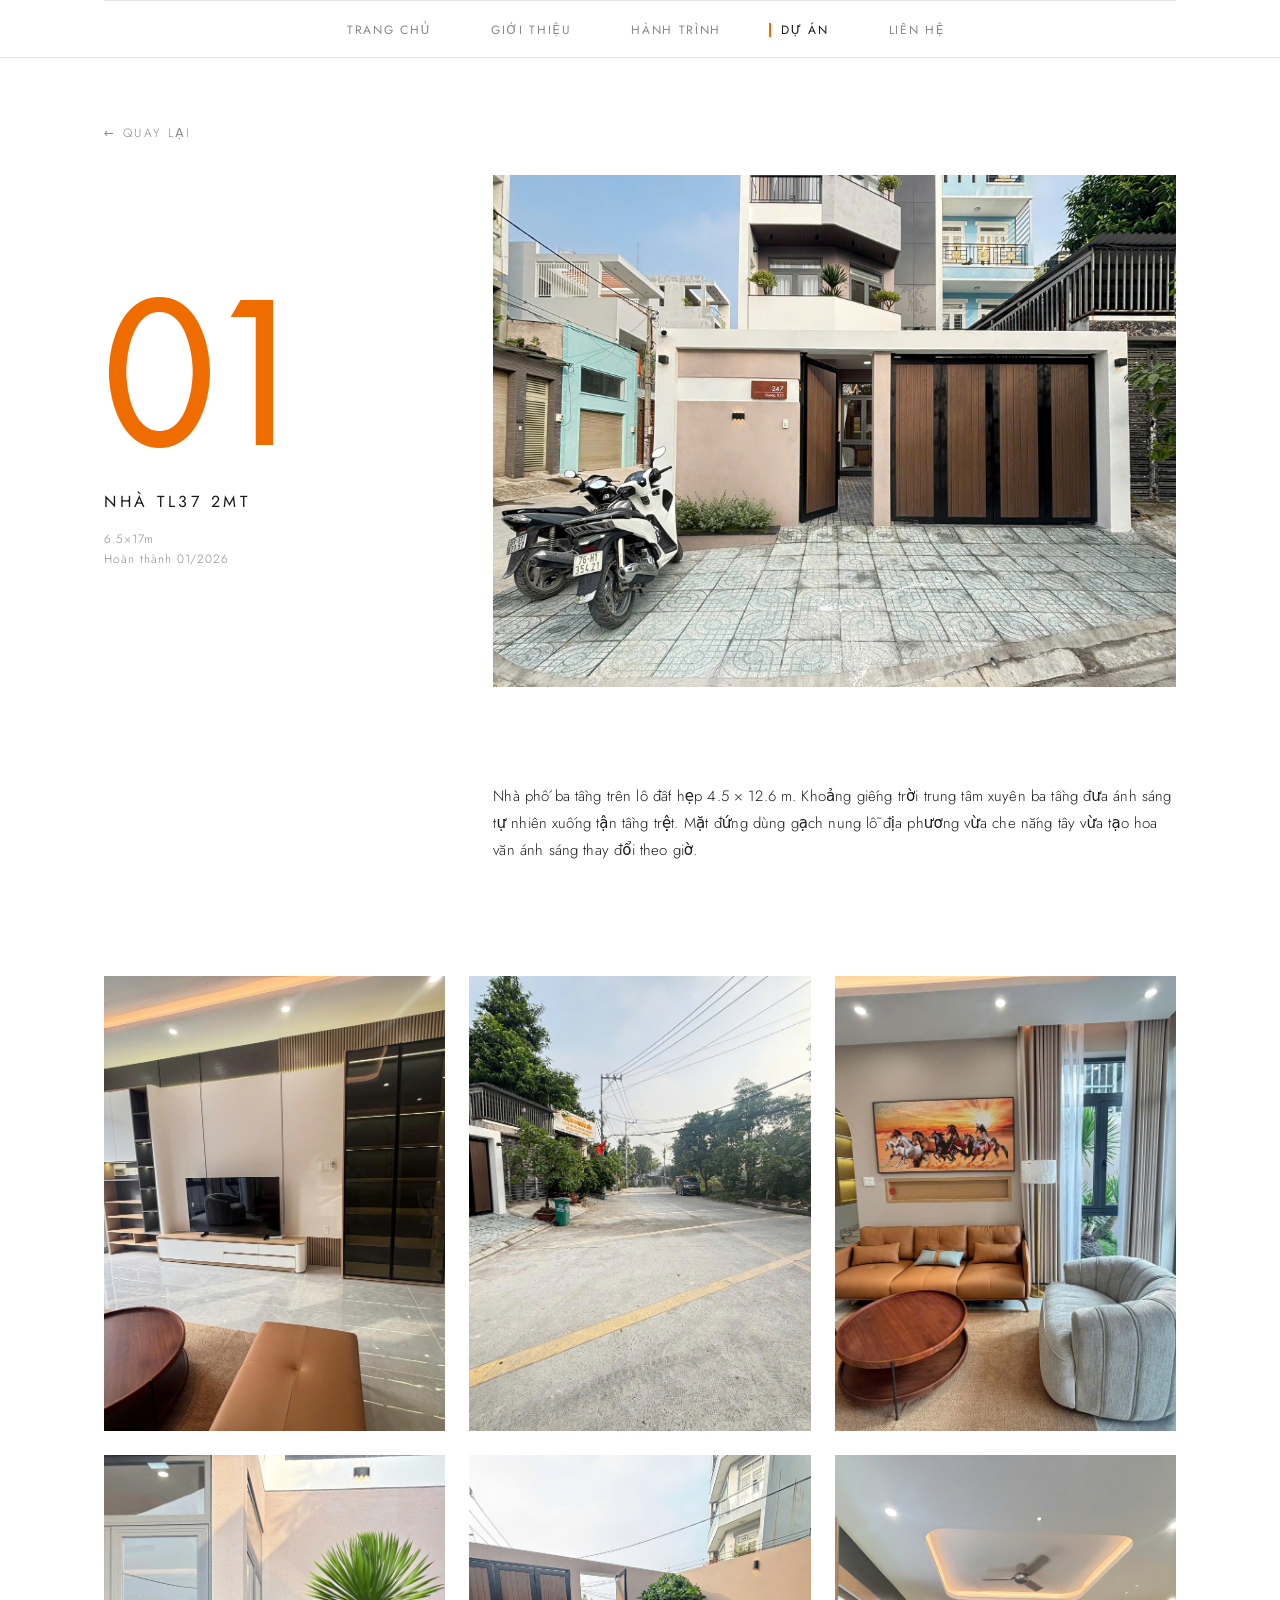
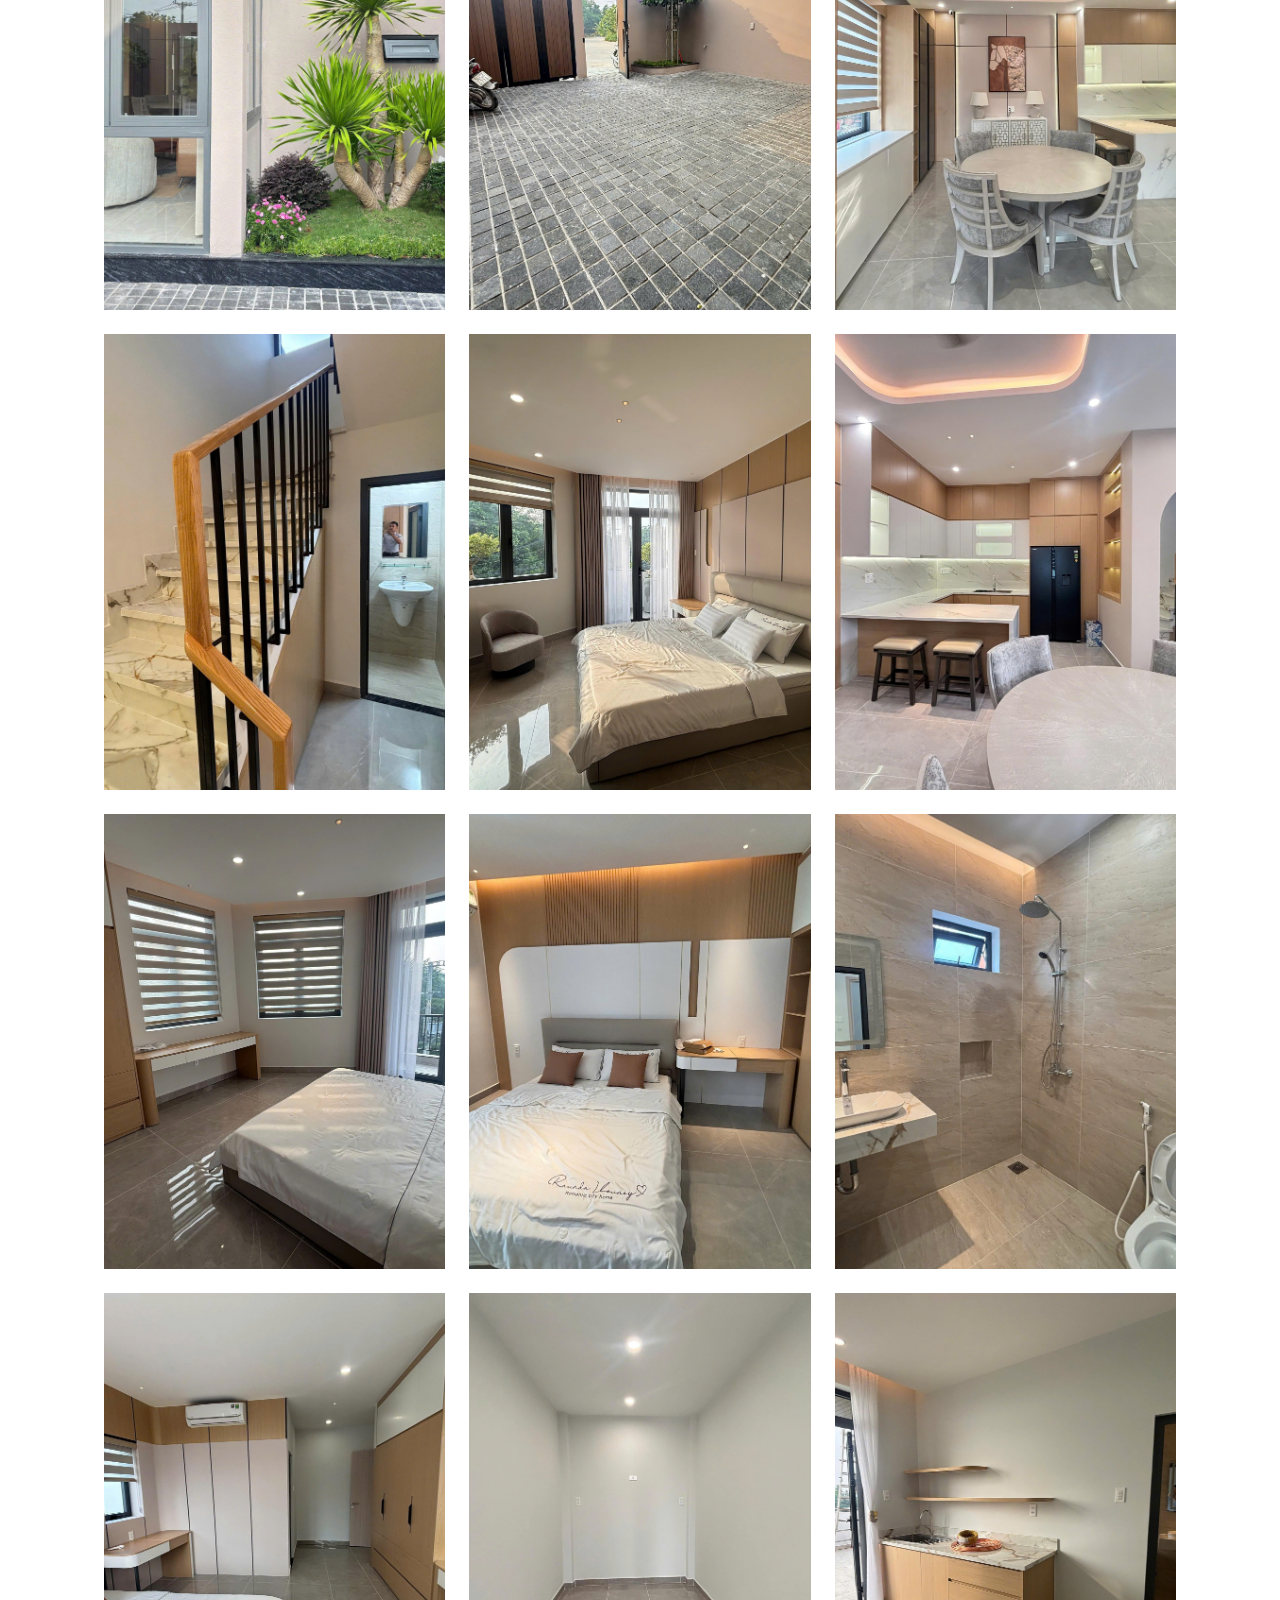
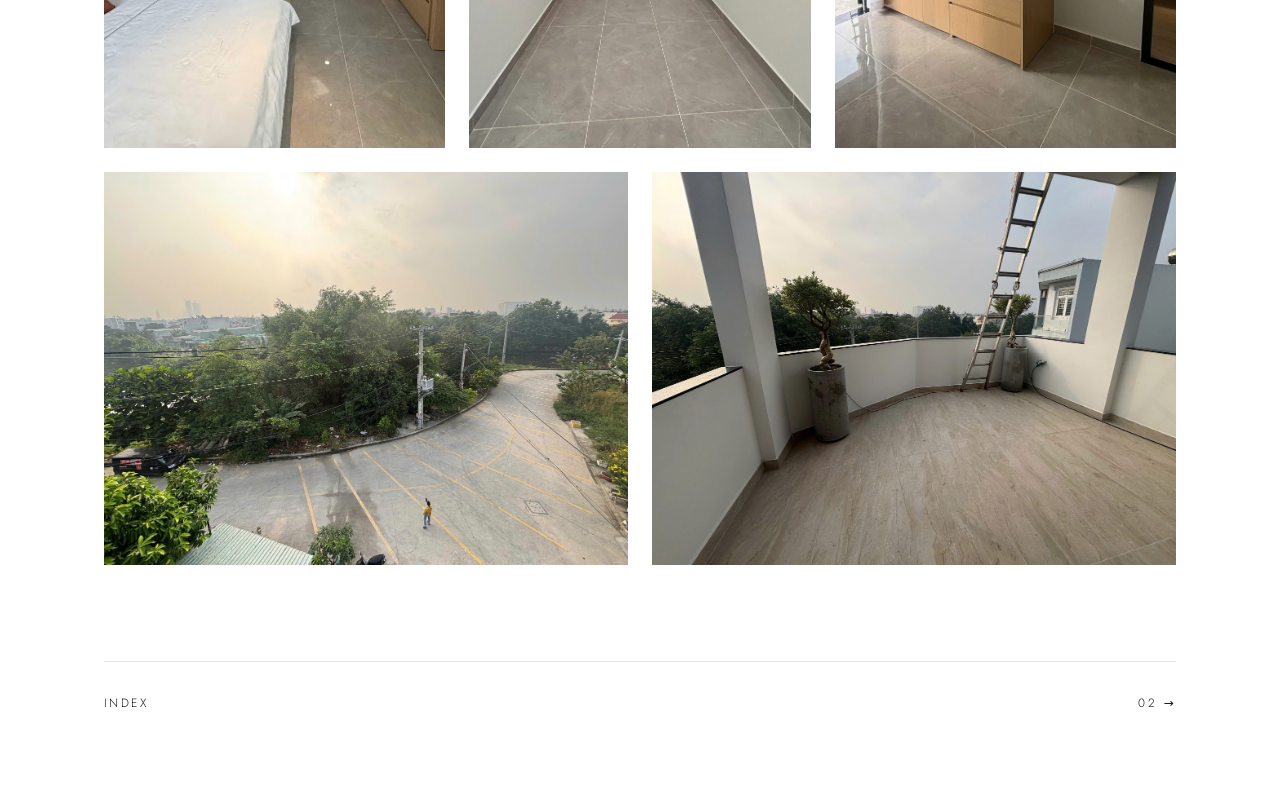
==== commit 598d25f2: "Cleanup: unify cache v=16, add cv.pdf, remove test/junk files" ====
--- a/projects/project-01.html
+++ b/projects/project-01.html
@@ -7,8 +7,8 @@
 <link rel="preconnect" href="https://fonts.googleapis.com">
 <link rel="preconnect" href="https://fonts.gstatic.com" crossorigin>
 <link href="https://fonts.googleapis.com/css2?family=Jost:wght@200;300;400;500;600;700;800;900&family=Roboto:wght@400;500;700;900&display=swap" rel="stylesheet">
-<link rel="stylesheet" href="../css/reset.css?v=14">
-<link rel="stylesheet" href="../css/style.css?v=14">
+<link rel="stylesheet" href="../css/reset.css?v=16">
+<link rel="stylesheet" href="../css/style.css?v=16">
 <link rel="icon" type="image/svg+xml" href="data:image/svg+xml,%3Csvg xmlns='http://www.w3.org/2000/svg' viewBox='0 0 100 100'%3E%3Crect width='100' height='100' fill='%23fff'/%3E%3Crect x='30' y='30' width='40' height='40' fill='%23ef6c00'/%3E%3C/svg%3E">
 </head>
 <body>
@@ -40,10 +40,10 @@
         <div>
           <p class="proj-detail__num"><span class="accent">01</span></p>
           <p class="proj-detail__title">Nhà TL37 2MT</p>
-          <p class="proj-detail__meta">4.5 × 12.6 m<br>Hoàn thành 06/2023</p>
+          <p class="proj-detail__meta">6.5×17m<br>Hoàn thành 01/2026</p>
         </div>
         <div class="proj-detail__cover">
-          <img src="../assets/images/project-01/z7813335099581_07dcf8eb199f1100b2c231b5fdd4a169.jpg" alt="Nhà TL37 2MT">
+          <img src="../assets/images/project-01/z7813335153432_7c4378bef56efc4f11eb5cddbd9ab8e9.jpg" alt="Nhà TL37 2MT">
         </div>
       </div>
 
@@ -53,7 +53,7 @@
 
       <div class="gallery">
         <div class="gallery__row gallery__row--3">
-          <img src="../assets/images/project-01/z7813335153432_7c4378bef56efc4f11eb5cddbd9ab8e9.jpg" alt="Nhà TL37 2MT">
+          <img src="../assets/images/project-01/z7813335099581_07dcf8eb199f1100b2c231b5fdd4a169.jpg" alt="Nhà TL37 2MT">
           <img src="../assets/images/project-01/z7813335260181_750fbee3f175393e50b057f8de3dfe65.jpg" alt="Nhà TL37 2MT">
           <img src="../assets/images/project-01/z7813335365820_f1429d9276728eec7094d1df43afe7b4.jpg" alt="Nhà TL37 2MT">
         </div>
@@ -92,6 +92,6 @@
   </div>
 </main>
 
-<script src="../js/main.js?v=14" defer></script>
+<script src="../js/main.js?v=16" defer></script>
 </body>
 </html>
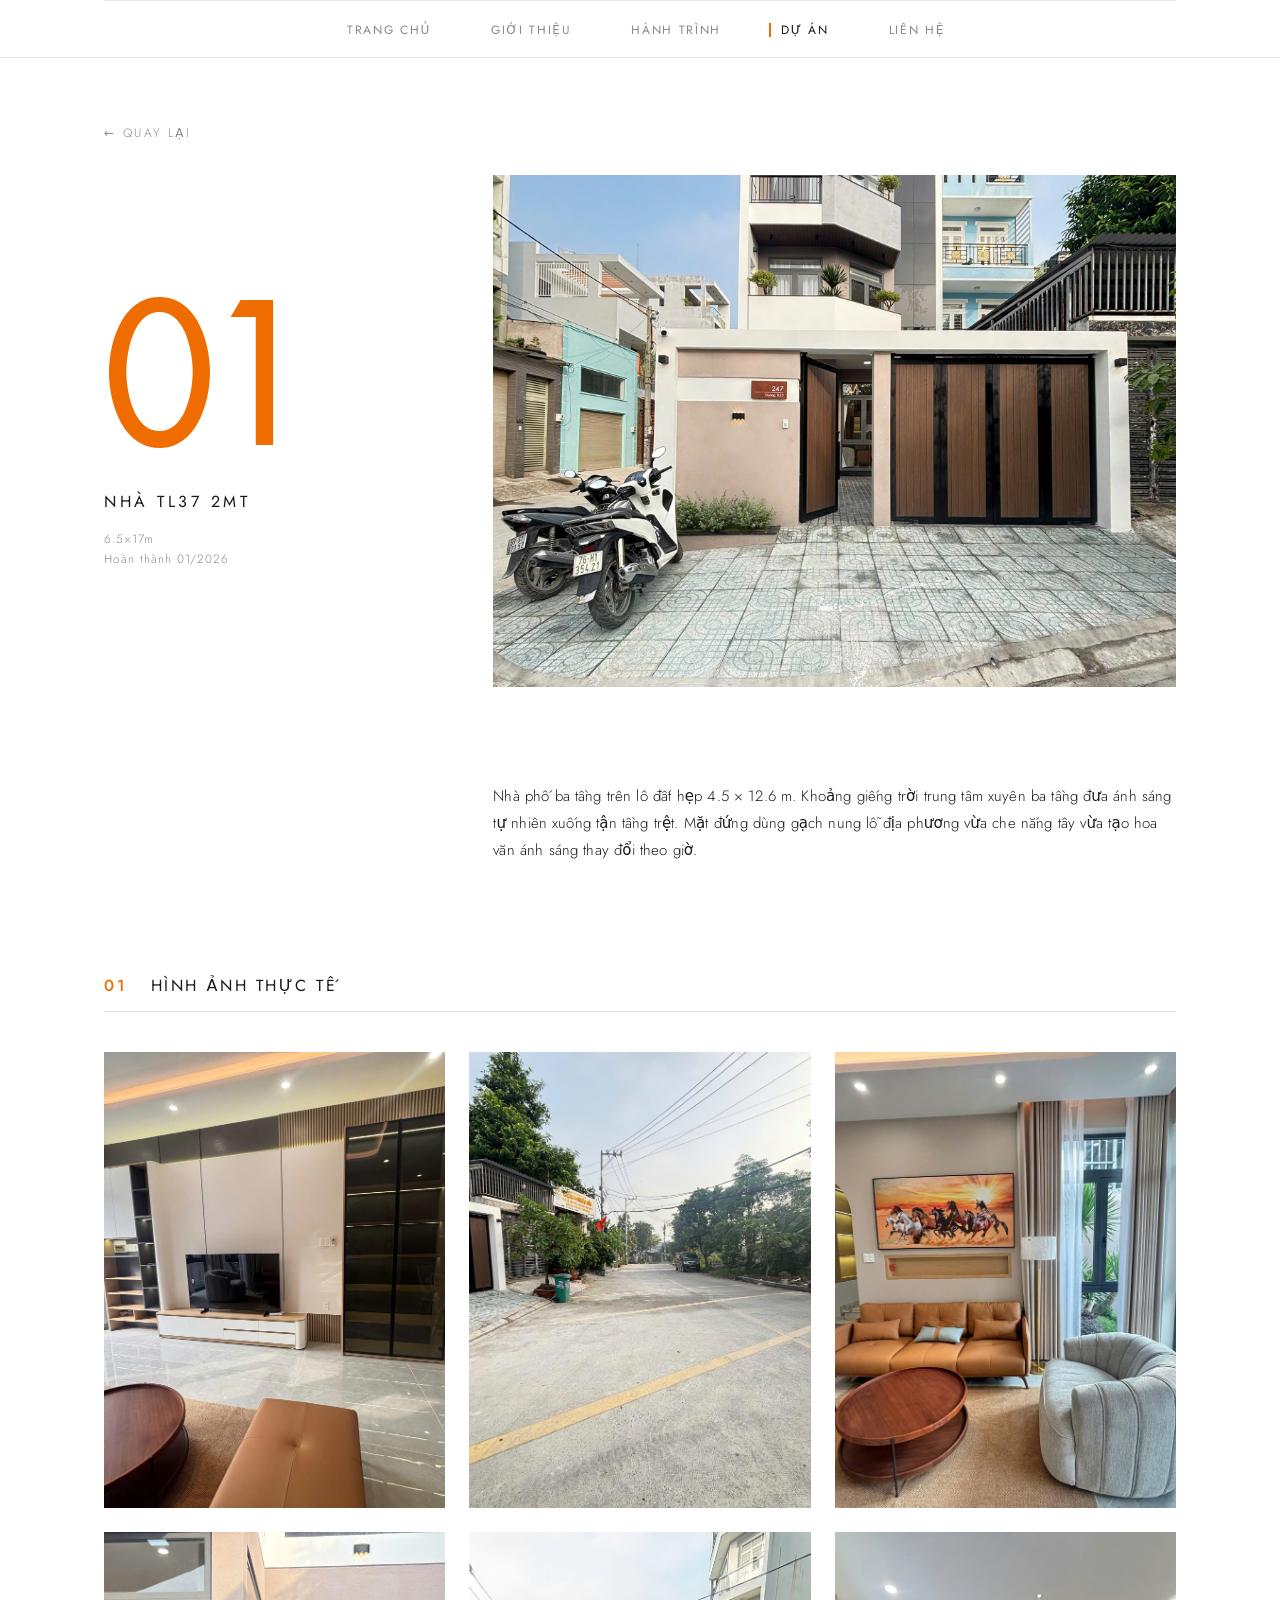
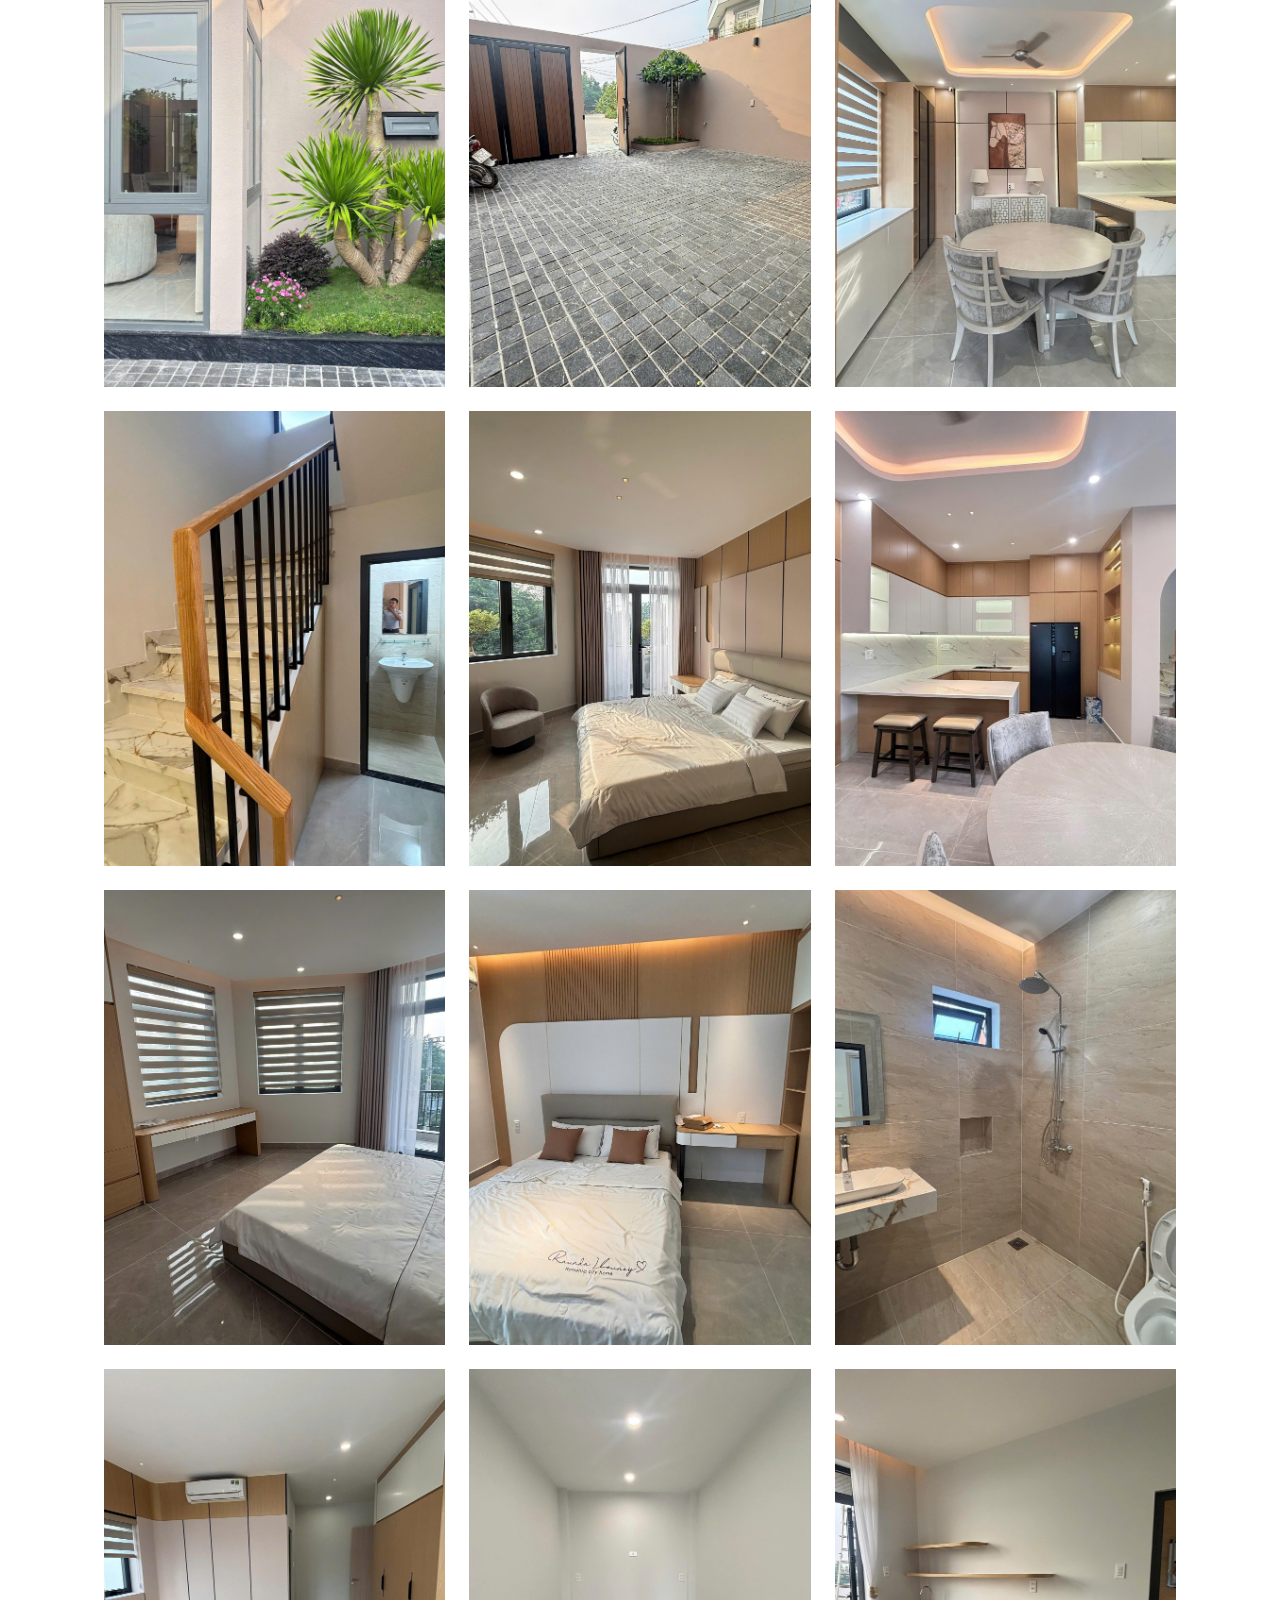
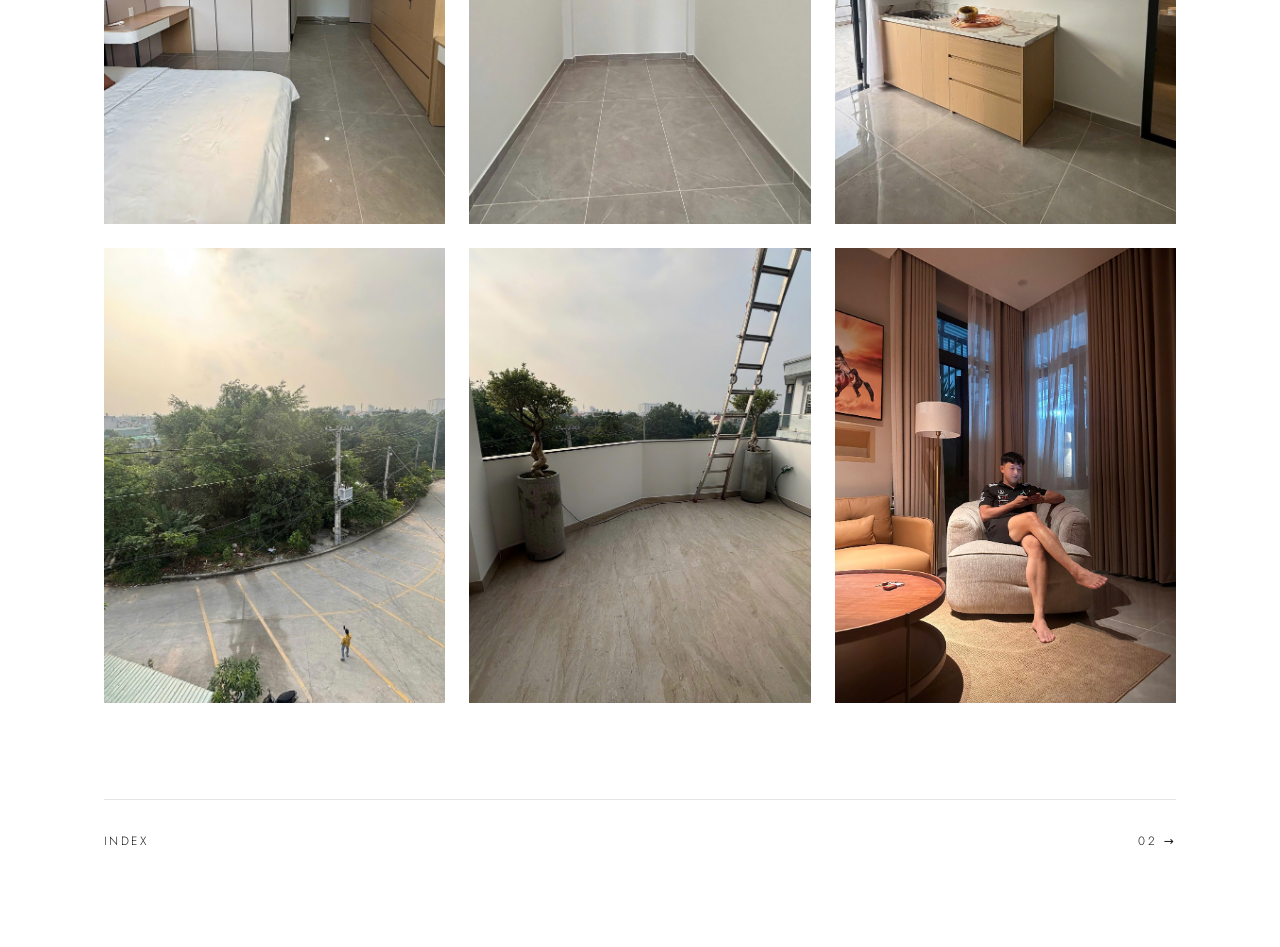
==== commit 955188c4: "Add sectioned gallery (4 mục), lightbox, keyboard nav - 4 sections per project (bản vẽ, 3D render, t" ====
--- a/projects/project-01.html
+++ b/projects/project-01.html
@@ -7,8 +7,8 @@
 <link rel="preconnect" href="https://fonts.googleapis.com">
 <link rel="preconnect" href="https://fonts.gstatic.com" crossorigin>
 <link href="https://fonts.googleapis.com/css2?family=Jost:wght@200;300;400;500;600;700;800;900&family=Roboto:wght@400;500;700;900&display=swap" rel="stylesheet">
-<link rel="stylesheet" href="../css/reset.css?v=16">
-<link rel="stylesheet" href="../css/style.css?v=16">
+<link rel="stylesheet" href="../css/reset.css?v=19">
+<link rel="stylesheet" href="../css/style.css?v=19">
 <link rel="icon" type="image/svg+xml" href="data:image/svg+xml,%3Csvg xmlns='http://www.w3.org/2000/svg' viewBox='0 0 100 100'%3E%3Crect width='100' height='100' fill='%23fff'/%3E%3Crect x='30' y='30' width='40' height='40' fill='%23ef6c00'/%3E%3C/svg%3E">
 </head>
 <body>
@@ -52,35 +52,39 @@
       </div>
 
       <div class="gallery">
+      <section class="gallery-section">
+        <h3 class="gallery-section__label"><span class="accent">01</span> Hình ảnh thực tế</h3>
         <div class="gallery__row gallery__row--3">
-          <img src="../assets/images/project-01/z7813335099581_07dcf8eb199f1100b2c231b5fdd4a169.jpg" alt="Nhà TL37 2MT">
-          <img src="../assets/images/project-01/z7813335260181_750fbee3f175393e50b057f8de3dfe65.jpg" alt="Nhà TL37 2MT">
-          <img src="../assets/images/project-01/z7813335365820_f1429d9276728eec7094d1df43afe7b4.jpg" alt="Nhà TL37 2MT">
+          <img src="../assets/images/project-01/thuc-te/z7813335099581_07dcf8eb199f1100b2c231b5fdd4a169.jpg" alt="Nhà TL37 2MT" loading="lazy">
+          <img src="../assets/images/project-01/thuc-te/z7813335260181_750fbee3f175393e50b057f8de3dfe65.jpg" alt="Nhà TL37 2MT" loading="lazy">
+          <img src="../assets/images/project-01/thuc-te/z7813335365820_f1429d9276728eec7094d1df43afe7b4.jpg" alt="Nhà TL37 2MT" loading="lazy">
         </div>
         <div class="gallery__row gallery__row--3">
-          <img src="../assets/images/project-01/z7813335472658_86bf8bd8567e4d4664c24f3e9036508f.jpg" alt="Nhà TL37 2MT">
-          <img src="../assets/images/project-01/z7813335579367_c17747448b53ea772e4ac7a5280cf505.jpg" alt="Nhà TL37 2MT">
-          <img src="../assets/images/project-01/z7813335686024_54129ca5d514b534c3ccc344ee1dcd22.jpg" alt="Nhà TL37 2MT">
+          <img src="../assets/images/project-01/thuc-te/z7813335472658_86bf8bd8567e4d4664c24f3e9036508f.jpg" alt="Nhà TL37 2MT" loading="lazy">
+          <img src="../assets/images/project-01/thuc-te/z7813335579367_c17747448b53ea772e4ac7a5280cf505.jpg" alt="Nhà TL37 2MT" loading="lazy">
+          <img src="../assets/images/project-01/thuc-te/z7813335686024_54129ca5d514b534c3ccc344ee1dcd22.jpg" alt="Nhà TL37 2MT" loading="lazy">
         </div>
         <div class="gallery__row gallery__row--3">
-          <img src="../assets/images/project-01/z7813335792791_83e77441543bf7859b1d6da89cef3824.jpg" alt="Nhà TL37 2MT">
-          <img src="../assets/images/project-01/z7813335846785_1a2bed4792f3b3940dbccacded0e3010.jpg" alt="Nhà TL37 2MT">
-          <img src="../assets/images/project-01/z7813335953069_050588bc872a2cf30bda045488bfe0d0.jpg" alt="Nhà TL37 2MT">
+          <img src="../assets/images/project-01/thuc-te/z7813335792791_83e77441543bf7859b1d6da89cef3824.jpg" alt="Nhà TL37 2MT" loading="lazy">
+          <img src="../assets/images/project-01/thuc-te/z7813335846785_1a2bed4792f3b3940dbccacded0e3010.jpg" alt="Nhà TL37 2MT" loading="lazy">
+          <img src="../assets/images/project-01/thuc-te/z7813335953069_050588bc872a2cf30bda045488bfe0d0.jpg" alt="Nhà TL37 2MT" loading="lazy">
         </div>
         <div class="gallery__row gallery__row--3">
-          <img src="../assets/images/project-01/z7813336060379_2a2a4cd4c68789c25f360e225cc9b9c6.jpg" alt="Nhà TL37 2MT">
-          <img src="../assets/images/project-01/z7813336221174_c61446238247f48d0eddcbccebf727d5.jpg" alt="Nhà TL37 2MT">
-          <img src="../assets/images/project-01/z7813336326347_56b704fb89f7c732ac3bb05bbe88d897.jpg" alt="Nhà TL37 2MT">
+          <img src="../assets/images/project-01/thuc-te/z7813336060379_2a2a4cd4c68789c25f360e225cc9b9c6.jpg" alt="Nhà TL37 2MT" loading="lazy">
+          <img src="../assets/images/project-01/thuc-te/z7813336221174_c61446238247f48d0eddcbccebf727d5.jpg" alt="Nhà TL37 2MT" loading="lazy">
+          <img src="../assets/images/project-01/thuc-te/z7813336326347_56b704fb89f7c732ac3bb05bbe88d897.jpg" alt="Nhà TL37 2MT" loading="lazy">
         </div>
         <div class="gallery__row gallery__row--3">
-          <img src="../assets/images/project-01/z7813336374082_75262fc3277bc4540386f7b326f8ba81.jpg" alt="Nhà TL37 2MT">
-          <img src="../assets/images/project-01/z7813336479716_ba3591173afdc957418f77583a2c7309.jpg" alt="Nhà TL37 2MT">
-          <img src="../assets/images/project-01/z7813336586067_3e6c163a6dbcb32b731a36056eb952bd.jpg" alt="Nhà TL37 2MT">
+          <img src="../assets/images/project-01/thuc-te/z7813336374082_75262fc3277bc4540386f7b326f8ba81.jpg" alt="Nhà TL37 2MT" loading="lazy">
+          <img src="../assets/images/project-01/thuc-te/z7813336479716_ba3591173afdc957418f77583a2c7309.jpg" alt="Nhà TL37 2MT" loading="lazy">
+          <img src="../assets/images/project-01/thuc-te/z7813336586067_3e6c163a6dbcb32b731a36056eb952bd.jpg" alt="Nhà TL37 2MT" loading="lazy">
         </div>
-        <div class="gallery__row gallery__row--2">
-          <img src="../assets/images/project-01/z7813336694240_0075331bf30b91d6afe2c1fb71894709.jpg" alt="Nhà TL37 2MT">
-          <img src="../assets/images/project-01/z7813336799522_f7b6a676760e5dd156d612839ccd57d3.jpg" alt="Nhà TL37 2MT">
+        <div class="gallery__row gallery__row--3">
+          <img src="../assets/images/project-01/thuc-te/z7813336694240_0075331bf30b91d6afe2c1fb71894709.jpg" alt="Nhà TL37 2MT" loading="lazy">
+          <img src="../assets/images/project-01/thuc-te/z7813336799522_f7b6a676760e5dd156d612839ccd57d3.jpg" alt="Nhà TL37 2MT" loading="lazy">
+          <img src="../assets/images/project-01/thuc-te/z7814258756706_69e37f88f01a465dae41eba46bb7f80b.jpg" alt="Nhà TL37 2MT" loading="lazy">
         </div>
+      </section>
       </div>
 
       <div class="next-proj">
@@ -92,6 +96,6 @@
   </div>
 </main>
 
-<script src="../js/main.js?v=16" defer></script>
+<script src="../js/main.js?v=19" defer></script>
 </body>
 </html>
--- a/css/style.css
+++ b/css/style.css
@@ -794,6 +794,121 @@
 .back-link:hover{ color:var(--color-accent) }
 
 /* ============================================================
+   GALLERY SECTIONS (Bản vẽ / 3D / Thi công / Thực tế)
+   ============================================================ */
+
+.gallery-section{
+  display:flex;
+  flex-direction:column;
+  gap:var(--s-3);
+}
+
+.gallery-section + .gallery-section{
+  margin-top:var(--s-6);
+}
+
+.gallery-section__label{
+  font-size:var(--fs-md);
+  letter-spacing:0.16em;
+  text-transform:uppercase;
+  font-weight:400;
+  color:var(--color-ink);
+  padding-bottom:var(--s-2);
+  margin-bottom:var(--s-2);
+  border-bottom:1px solid var(--color-line);
+}
+
+.gallery-section__label .accent{
+  color:var(--color-accent);
+  margin-right:var(--s-2);
+  font-weight:500;
+}
+
+@media (max-width:640px){
+  .gallery-section + .gallery-section{ margin-top:var(--s-5) }
+  .gallery-section__label{ font-size:var(--fs-small); letter-spacing:0.14em }
+}
+
+/* ============================================================
+   LIGHTBOX (xem ảnh gallery fullscreen)
+   ============================================================ */
+
+.gallery img{ cursor:zoom-in }
+
+.lightbox{
+  position:fixed;
+  inset:0;
+  z-index:200;
+  background:rgba(20,20,20,.94);
+  display:flex;
+  align-items:center;
+  justify-content:center;
+  opacity:0;
+  pointer-events:none;
+  transition:opacity 240ms ease;
+}
+
+.lightbox.is-open{
+  opacity:1;
+  pointer-events:auto;
+}
+
+.lightbox__img{
+  max-width:92vw;
+  max-height:88vh;
+  width:auto;
+  height:auto;
+  object-fit:contain;
+  box-shadow:0 12px 60px rgba(0,0,0,.6);
+  user-select:none;
+  -webkit-user-drag:none;
+  transition:opacity 180ms ease;
+}
+
+.lightbox__btn{
+  position:absolute;
+  background:none;
+  border:none;
+  color:#fff;
+  cursor:pointer;
+  padding:12px;
+  display:inline-flex;
+  align-items:center;
+  justify-content:center;
+  opacity:.7;
+  transition:opacity 200ms ease, color 200ms ease;
+}
+.lightbox__btn:hover{ opacity:1; color:var(--color-accent) }
+
+.lightbox__close{
+  top:clamp(16px, 3vw, 32px);
+  right:clamp(16px, 3vw, 32px);
+}
+
+.lightbox__nav{
+  top:50%;
+  transform:translateY(-50%);
+}
+.lightbox__prev{ left:clamp(8px, 2vw, 24px) }
+.lightbox__next{ right:clamp(8px, 2vw, 24px) }
+
+.lightbox__counter{
+  position:absolute;
+  bottom:clamp(16px, 3vw, 28px);
+  left:50%;
+  transform:translateX(-50%);
+  font-size:var(--fs-tiny);
+  letter-spacing:0.3em;
+  color:rgba(255,255,255,.7);
+  font-variant-numeric:tabular-nums;
+}
+
+@media (max-width:640px){
+  .lightbox__nav{ top:auto; bottom:clamp(40px, 8vw, 60px); transform:none }
+  .lightbox__counter{ bottom:clamp(12px, 2vw, 16px) }
+}
+
+/* ============================================================
    Mobile nav
    ============================================================ */
 
